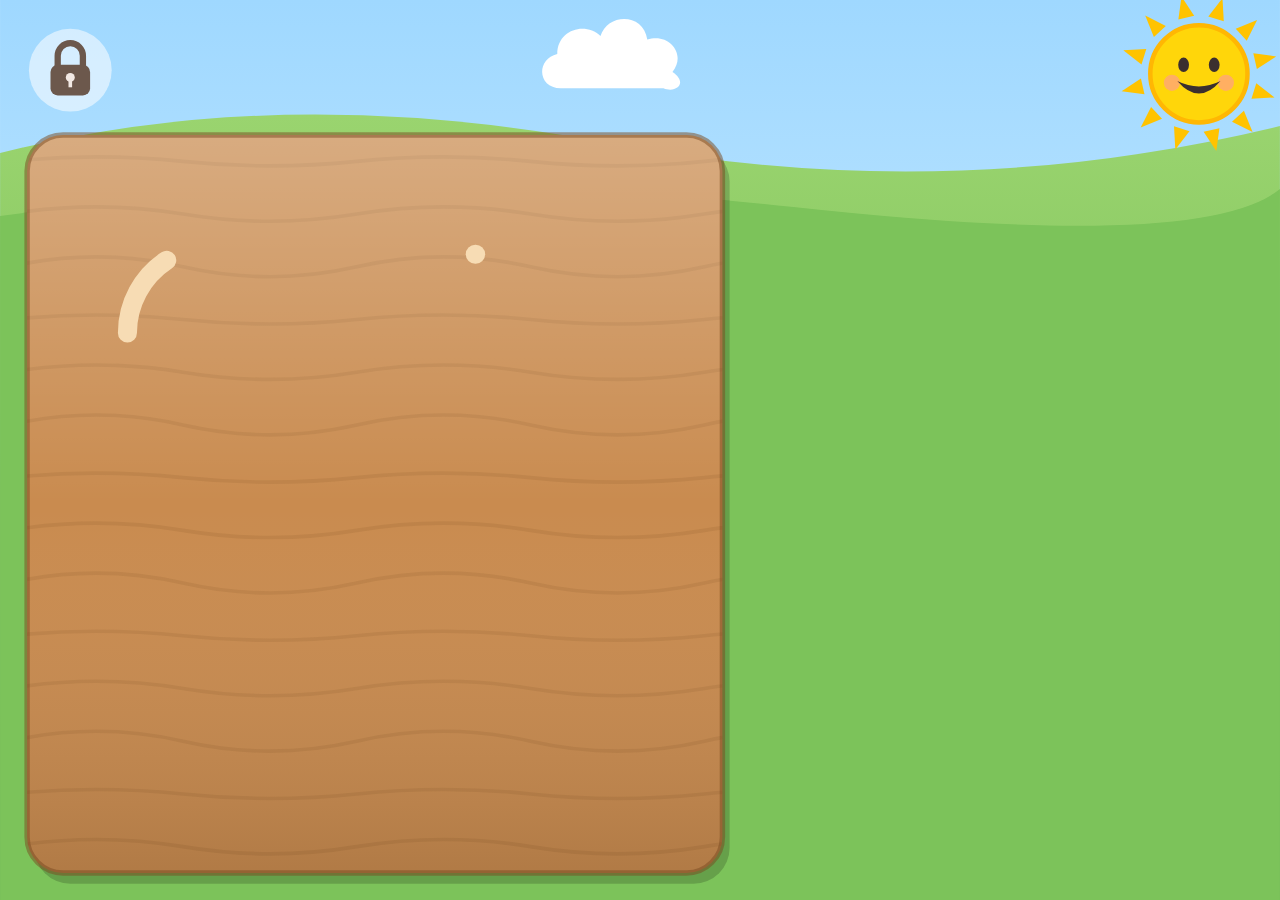
==== Verkefni 2/index.html @ 4eac32fe "bugs added fixes removed" ====
<!DOCTYPE html>
<html lang="is">
<head>
  <meta charset="UTF-8">
  <!-- Kemur í veg fyrir aðdrátt (zoom) og lætur leikinn fylla allan skjáinn, líka undir "notch" -->
  <meta name="viewport" content="width=device-width, initial-scale=1, maximum-scale=1, user-scalable=no, viewport-fit=cover">
  <meta name="theme-color" content="#bfe6ff">
  <!-- Leyfir að setja leikinn á heimaskjá á iOS og opna hann í fullum skjá -->
  <meta name="apple-mobile-web-app-capable" content="yes">
  <meta name="mobile-web-app-capable" content="yes">
  <meta name="apple-mobile-web-app-status-bar-style" content="black-translucent">
  <meta name="apple-mobile-web-app-title" content="Trépúsl">
  <title>Trépúsl</title>
  <meta name="description" content="Einfalt trépúsl fyrir 2–3 ára börn. Gert með SVG, anime.js og Pointer Events.">
  <link rel="icon" href="img/icon.svg" type="image/svg+xml">
  <link rel="apple-touch-icon" href="img/icon.svg">
  <link rel="manifest" href="manifest.webmanifest">
  <link rel="stylesheet" href="css/style.css">
</head>
<body>
  <!--
    Allur leikurinn er eitt SVG. viewBox er reiknað upp á nýtt í JS (main.js → layout())
    þannig að það passi bæði fyrir síma og spjaldtölvur, á hlið og upprétt.
    Lögin (layers) eru í þeirri röð sem þau eru teiknuð: neðst fyrst.
  -->
  <svg id="game" xmlns="http://www.w3.org/2000/svg" viewBox="0 0 1600 1000"
       preserveAspectRatio="xMidYMid meet" role="img" aria-label="Trépúsl">

    <defs>
      <linearGradient id="g-sky" x1="0" y1="0" x2="0" y2="1">
        <stop offset="0" stop-color="#9fd8ff"/>
        <stop offset="1" stop-color="#e6f7ff"/>
      </linearGradient>
      <linearGradient id="g-grass" x1="0" y1="0" x2="0" y2="1">
        <stop offset="0" stop-color="#9ad46f"/>
        <stop offset="1" stop-color="#63b046"/>
      </linearGradient>
      <!-- Ljós ofan á viðarborðinu – gefur dýpt -->
      <linearGradient id="g-board-light" x1="0" y1="0" x2="0" y2="1">
        <stop offset="0" stop-color="#fff" stop-opacity=".28"/>
        <stop offset=".5" stop-color="#fff" stop-opacity="0"/>
        <stop offset="1" stop-color="#000" stop-opacity=".12"/>
      </linearGradient>
      <!-- Mótin (götin) eru dekkri að ofan, eins og skuggi falli ofan í þau -->
      <linearGradient id="g-hole" x1="0" y1="0" x2="0" y2="1">
        <stop offset="0" stop-color="#3f230f"/>
        <stop offset="1" stop-color="#7a4e2a"/>
      </linearGradient>
      <clipPath id="clip-board"><rect id="board-clip-rect" rx="40"/></clipPath>
    </defs>

    <!-- ===== 1. Bakgrunnur: himinn, gras, ský og sól ===== -->
    <g id="layer-bg">
      <rect id="sky" fill="url(#g-sky)"/>
      <path id="hills" fill="url(#g-grass)"/>
      <path id="hills-front" fill="#7cc35a"/>

      <!-- Skýið breytist í hjarta (morphing) þegar borð er klárað -->
      <g id="cloud" transform="translate(800 70)">
        <g id="cloud-inner">
          <path id="cloud-shape" fill="#ffffff"
                d="M-58 26 C-84 26 -86 -6 -62 -12 C-62 -40 -30 -48 -14 -32 C-6 -58 34 -58 38 -28 C62 -36 82 -12 66 8 C84 20 70 32 56 26 Z"/>
        </g>
      </g>

      <!-- Sólin. Munnurinn breytist (morphing) eftir því hvort barnið gerir rétt eða rangt -->
      <g id="sun" transform="translate(1500 80)">
        <g id="sun-inner">
          <g id="sun-rays" fill="#ffc300"></g>
          <circle r="54" fill="#ffd60a" stroke="#ffb703" stroke-width="5"/>
          <circle cx="-30" cy="10" r="9" fill="#ff8fab" opacity=".55"/>
          <circle cx="30" cy="10" r="9" fill="#ff8fab" opacity=".55"/>
          <g id="sun-eyes" fill="#3b2f2f">
            <ellipse cx="-17" cy="-10" rx="6" ry="8"/>
            <ellipse cx="17" cy="-10" rx="6" ry="8"/>
          </g>
          <path id="sun-mouth" fill="#3b2f2f" d="M-24 8 Q0 36 24 8 Q0 20 -24 8 Z"/>
        </g>
      </g>
    </g>

    <!-- Form sem morphTo() notar sem markmið. Þau eru ósýnileg en þurfa að vera í DOM -->
    <g id="morph-targets" visibility="hidden" aria-hidden="true">
      <path id="mouth-smile" d="M-24 8 Q0 36 24 8 Q0 20 -24 8 Z"/>
      <path id="mouth-o"     d="M-10 18 Q-10 6 0 6 Q10 6 10 18 Q10 32 0 32 Q-10 32 -10 18 Z"/>
      <path id="mouth-grin"  d="M-30 4 Q0 52 30 4 Q0 12 -30 4 Z"/>
      <path id="cloud-normal"
            d="M-58 26 C-84 26 -86 -6 -62 -12 C-62 -40 -30 -48 -14 -32 C-6 -58 34 -58 38 -28 C62 -36 82 -12 66 8 C84 20 70 32 56 26 Z"/>
      <path id="cloud-heart"
            d="M0 52 C-24 36 -66 10 -66 -18 C-66 -44 -40 -58 -20 -54 C-10 -52 -4 -44 0 -36 C4 -44 10 -52 20 -54 C40 -58 66 -44 66 -18 C66 10 24 36 0 52 Z"/>
    </g>

    <!-- ===== 2. Viðarborðið með mótunum ===== -->
    <g id="layer-board">
      <rect id="board-shadow" rx="40" fill="#000" opacity=".18"/>
      <rect id="board" rx="40" fill="#c98b4f"/>
      <g id="board-grain" clip-path="url(#clip-board)" fill="none" stroke="#8a5a2b" stroke-opacity=".18" stroke-width="4" stroke-linecap="round"></g>
      <rect id="board-light" rx="40" fill="url(#g-board-light)"/>
      <rect id="board-edge" rx="40" fill="none" stroke="#7a4a20" stroke-opacity=".5" stroke-width="6"/>
      <g id="holes"></g>
    </g>

    <!-- ===== 3. Púslbitarnir (búnir til í JS) ===== -->
    <g id="layer-pieces"></g>

    <!-- ===== 4. Áhrif: hringir undir fingrum, stjörnur o.fl. ===== -->
    <g id="layer-fx" pointer-events="none"></g>

    <!-- Ferlar fyrir "Follow motion path" (d er reiknað í JS) -->
    <path id="bee-path" fill="none" stroke="none"/>
    <path id="hint-path" fill="none" stroke="none"/>

    <!-- Býflugan sem flýgur eftir ferli þegar borð er klárað. Snýr til hægri (+x). -->
    <g id="bee" opacity="0" pointer-events="none">
      <ellipse class="wing" cx="-6" cy="-22" rx="16" ry="22" fill="#d7f1ff" stroke="#8ecae6" stroke-width="3" opacity=".9"/>
      <ellipse class="wing" cx="10" cy="-20" rx="13" ry="18" fill="#d7f1ff" stroke="#8ecae6" stroke-width="3" opacity=".9"/>
      <ellipse rx="34" ry="24" fill="#ffd60a" stroke="#3b2f2f" stroke-width="4"/>
      <path d="M-12 -22 Q-18 0 -12 22 M4 -24 Q-2 0 4 24" stroke="#3b2f2f" stroke-width="8" fill="none"/>
      <path d="M-34 0 L-46 -6 L-46 6 Z" fill="#3b2f2f"/>
      <circle cx="24" cy="-6" r="5" fill="#3b2f2f"/>
      <path d="M18 8 Q24 14 30 8" stroke="#3b2f2f" stroke-width="3" fill="none"/>
    </g>

    <!-- Örin sem birtist þegar borð er klárað: strjúka til að fara á næsta borð -->
    <g id="next" transform="translate(800 500)">
      <g id="next-inner" opacity="0">
        <circle r="86" fill="#43aa8b" stroke="#fff" stroke-width="10"/>
        <path d="M-40 -14 H8 V-46 L52 0 L8 46 V14 H-40 Z" fill="#fff" stroke="#fff" stroke-width="8" stroke-linejoin="round"/>
      </g>
    </g>

    <!-- ===== 5. Vísbendingar (í stað texta) ===== -->
    <!-- Höndin. Fingurgómurinn er í (0,0) -->
    <g id="hand" opacity="0" pointer-events="none">
      <g id="hand-inner">
        <circle id="hand-press" r="30" fill="#fff" opacity="0"/>
        <path d="M-12 4 Q-12 -6 0 -6 Q12 -6 12 4 V52 H-12 Z" fill="#ffd9b8" stroke="#b9805a" stroke-width="4" stroke-linejoin="round"/>
        <path d="M-34 60 Q-36 44 -22 42 L34 42 Q48 44 46 60 L44 100 Q40 124 14 124 L-12 124 Q-36 120 -36 98 Z" fill="#ffd9b8" stroke="#b9805a" stroke-width="4" stroke-linejoin="round"/>
        <path d="M12 42 V60 M30 42 V60" stroke="#b9805a" stroke-width="3" fill="none"/>
        <path d="M-34 70 Q-56 56 -60 70 Q-58 84 -34 92" fill="#ffd9b8" stroke="#b9805a" stroke-width="4" stroke-linejoin="round"/>
      </g>
    </g>

    <!-- Vísbending um snúning: tveir fingur og bogadregin ör sem teiknast upp -->
    <g id="rot-hint" opacity="0" pointer-events="none">
      <path id="rot-arrow" d="M0 -110 A110 110 0 0 1 95 55" fill="none" stroke="#fff" stroke-width="14" stroke-linecap="round"/>
      <path id="rot-arrow-head" d="M0 -22 L30 0 L0 22 Z" fill="#fff"/>
      <circle class="finger" r="24" fill="#ffd9b8" stroke="#b9805a" stroke-width="4"/>
      <circle class="finger" r="24" fill="#ffd9b8" stroke="#b9805a" stroke-width="4"/>
    </g>

    <!-- ===== 6. Lás fyrir foreldra: halda inni í 2 sek til að byrja borðið upp á nýtt ===== -->
    <g id="lock" transform="translate(80 80)">
      <circle r="62" fill="transparent"/>
      <circle r="46" fill="#ffffff" opacity=".55"/>
      <circle id="lock-ring" r="54" fill="none" stroke="#ff7b00" stroke-width="10" stroke-linecap="round" transform="rotate(-90)"/>
      <g id="lock-icon">
        <path id="lock-shackle" d="M-14 -4 V-16 A14 14 0 0 1 14 -16 V-4" fill="none" stroke="#6c584c" stroke-width="7" stroke-linecap="round"/>
        <rect x="-22" y="-6" width="44" height="34" rx="8" fill="#6c584c"/>
        <circle cy="8" r="5" fill="#f2e9e4"/>
        <rect x="-2" y="10" width="4" height="9" fill="#f2e9e4"/>
      </g>
    </g>
  </svg>

  <noscript>Þessi leikur þarf JavaScript.</noscript>

  <script type="module" src="js/main.js"></script>
</body>
</html>
---- Verkefni 2/css/style.css ----
/* =============================================================
   style.css – Uppsetning fyrir síma og spjaldtölvur
   ============================================================= */

html, body {
  margin: 0;
  padding: 0;
  width: 100%;
  height: 100%;
  overflow: hidden;              /* engin skrunstika */
  background: #bfe6ff;
  /* Kemur í veg fyrir að síðan "skoppi" eða endurhlaðist þegar dregið er niður */
  overscroll-behavior: none;
}

body {
  /* Fyllir allan skjáinn, líka á símum þar sem vafrastikan birtist og hverfur */
  height: 100dvh;
  position: fixed;
  inset: 0;
  /* Svæði undir "notch" og heimastiku á iPhone */
  padding: env(safe-area-inset-top) env(safe-area-inset-right)
           env(safe-area-inset-bottom) env(safe-area-inset-left);
  box-sizing: border-box;
}

#game {
  display: block;
  width: 100%;
  height: 100%;
  /* MIKILVÆGT fyrir Pointer Events á snertiskjá:
     vafrinn má ekki nota fingurhreyfingar til að skruna eða þysja,
     annars fáum við pointercancel í miðjum drætti. */
  touch-action: none;
  /* Ekki velja texta / myndir og ekki sýna valmynd við langt þrýsting (iOS) */
  user-select: none;
  -webkit-user-select: none;
  -webkit-touch-callout: none;
  -webkit-tap-highlight-color: transparent;
}

/* Púslbitar og hnappar sýna að hægt sé að snerta þá (fyrir mús) */
.piece-body, #lock, #next { cursor: grab; }
.piece.placed .piece-body { cursor: default; }

/* Skuggar og skraut taka ekki við snertingu – aðeins sjálfur bitinn */
.piece-shadow, .piece-detail, #holes { pointer-events: none; }

/* Örin er ekki snertanleg fyrr en hún birtist */
#next { pointer-events: none; }
#next.active { pointer-events: auto; }

/* Fyrir þá sem vilja minni hreyfingu – samt þurfa hreyfingar að sjást */
@media (prefers-reduced-motion: reduce) {
  #board-grain { display: none; }
}

/* Augun blikka um sína eigin miðju (anime.js scaleY) */
#sun-eyes { transform-box: fill-box; transform-origin: center; }
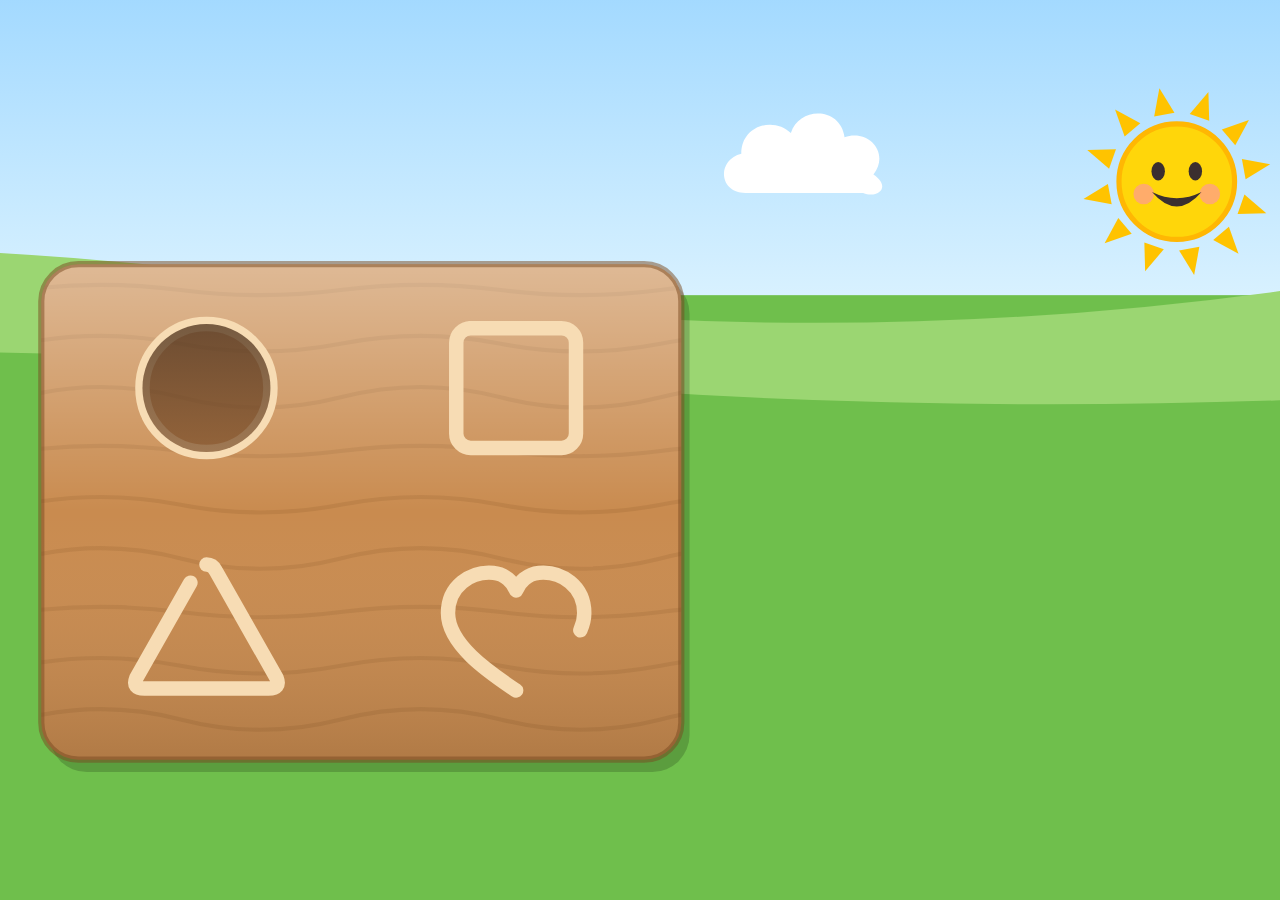
==== commit 4abd02f2: "buggs added" ====
--- a/Verkefni 2/index.html
+++ b/Verkefni 2/index.html
@@ -2,169 +2,236 @@
 <html lang="is">
 <head>
   <meta charset="UTF-8">
-  <!-- Kemur í veg fyrir aðdrátt (zoom) og lætur leikinn fylla allan skjáinn, líka undir "notch" -->
+  <!-- user-scalable=no: barnið getur ekki swipeað óvart með tveimur fingrum -->
   <meta name="viewport" content="width=device-width, initial-scale=1, maximum-scale=1, user-scalable=no, viewport-fit=cover">
-  <meta name="theme-color" content="#bfe6ff">
-  <!-- Leyfir að setja leikinn á heimaskjá á iOS og opna hann í fullum skjá -->
   <meta name="apple-mobile-web-app-capable" content="yes">
-  <meta name="mobile-web-app-capable" content="yes">
-  <meta name="apple-mobile-web-app-status-bar-style" content="black-translucent">
-  <meta name="apple-mobile-web-app-title" content="Trépúsl">
   <title>Trépúsl</title>
-  <meta name="description" content="Einfalt trépúsl fyrir 2–3 ára börn. Gert með SVG, anime.js og Pointer Events.">
   <link rel="icon" href="img/icon.svg" type="image/svg+xml">
-  <link rel="apple-touch-icon" href="img/icon.svg">
-  <link rel="manifest" href="manifest.webmanifest">
   <link rel="stylesheet" href="css/style.css">
 </head>
 <body>
+
+<!--
+  Allur leikurinn er eitt SVG.
+  viewBox = hnitakerfið inni í SVG-inu. JavaScript velur:
+    "0 0 700 1000"  ef skjárinn er uppréttur (sími)  → bitarnir undir borðinu
+    "0 0 1240 700"  ef skjárinn er á hlið (spjaldtölva) → bitarnir við hliðina á borðinu
+  Borðið og mótin eru á SAMA stað í báðum tilfellum – bara bitarnir færast.
+-->
+<svg id="leikur" viewBox="0 0 700 1000" preserveAspectRatio="xMidYMid meet">
+
+  <defs>
+    <!-- ===== Litabreytingar (gradients) – notaðar í CSS með fill: url(#nafn) ===== -->
+    <!-- gradientUnits="userSpaceOnUse": litirnir miðast við SVG-hnit (blátt efst, ljóst við sjóndeildarhring) -->
+    <linearGradient id="himinn" gradientUnits="userSpaceOnUse" x1="0" y1="-300" x2="0" y2="260">
+      <stop offset="0" stop-color="#7cc8ff"/>
+      <stop offset="1" stop-color="#e3f6ff"/>
+    </linearGradient>
+    <!-- Ljós að ofan og skuggi að neðan – sett OFAN Á borðið og bitana = þrívíddarútlit -->
+    <linearGradient id="glans" x1="0" y1="0" x2="0" y2="1">
+      <stop offset="0" stop-color="#fff" stop-opacity=".4"/>
+      <stop offset=".5" stop-color="#fff" stop-opacity="0"/>
+      <stop offset="1" stop-color="#000" stop-opacity=".12"/>
+    </linearGradient>
+    <!-- Götin eru dekkst að ofan, eins og skuggi falli ofan í þau -->
+    <linearGradient id="gat-litur" x1="0" y1="0" x2="0" y2="1">
+      <stop offset="0" stop-color="#3f230f"/>
+      <stop offset="1" stop-color="#7a4e2a"/>
+    </linearGradient>
+
+    <!-- Viðaræðarnar mega ekki fara út fyrir borðið -->
+    <clipPath id="bord-klipp"><rect x="40" y="170" width="620" height="480" rx="36"/></clipPath>
+
+    <!--
+      ===== FORMIN =====
+      Hvert form er teiknað EINU SINNI hér og notað aftur með <use href="#form-...">.
+      Þau eru teiknuð í kringum (0,0) svo bitarnir snúist um miðjuna sína.
+    -->
+    <circle  id="form-hringur" r="62"/>
+    <rect    id="form-ferningur" x="-58" y="-58" width="116" height="116" rx="14"/>
+    <path    id="form-thrihyrningur" d="M0 -64 Q6 -64 9 -58 L68 46 Q72 56 60 56 L-60 56 Q-72 56 -68 46 L-9 -58 Q-6 -64 0 -64 Z"/>
+    <path    id="form-hjarta" d="M0 58 C-22 43 -66 15 -66 -17 C-66 -43 -44 -58 -22 -56 C-11 -55 -3 -47 0 -39 C3 -47 11 -55 22 -56 C44 -58 66 -43 66 -17 C66 15 22 43 0 58 Z"/>
+
+    <!-- Andlit sem allir bitar fá -->
+    <g id="andlit">
+      <circle cx="-19" cy="-6" r="8" fill="#fff"/>
+      <circle cx="19"  cy="-6" r="8" fill="#fff"/>
+      <circle cx="-17" cy="-5" r="4.5" fill="#3b2f2f"/>
+      <circle cx="21"  cy="-5" r="4.5" fill="#3b2f2f"/>
+      <circle cx="-15" cy="-7.5" r="1.6" fill="#fff"/>
+      <circle cx="23"  cy="-7.5" r="1.6" fill="#fff"/>
+      <circle cx="-30" cy="10" r="7" fill="#fff" opacity=".3"/>
+      <circle cx="30"  cy="10" r="7" fill="#fff" opacity=".3"/>
+      <path d="M-14 12 Q0 26 14 12" fill="none" stroke="#3b2f2f" stroke-width="5" stroke-linecap="round"/>
+    </g>
+
+    <!-- Einn sólargeisli – notaður 12 sinnum -->
+    <path id="geisli" d="M-10 -66 L0 -92 L10 -66 Z"/>
+
+    <!-- Stjarna sem JavaScript býr til afrit af þegar biti smellur á sinn stað -->
+    <polygon id="stjarna" points="0,-20 5.3,-7.3 19,-6.2 8.6,2.8 11.8,16.2 0,9 -11.8,16.2 -8.6,2.8 -19,-6.2 -5.3,-7.3"/>
+  </defs>
+
+
+  <!-- ================= BAKGRUNNUR ================= -->
+  <!-- Stærra en viewBox svo það sjáist líka út fyrir það á skjám með önnur hlutföll -->
+  <rect x="-2000" y="-2000" width="5500" height="2200" fill="url(#himinn)"/>
+  <path class="haed-aftur" d="M-1000 230 Q-300 100 300 190 T1500 150 T2500 180 V3000 H-1000 Z"/>
+  <path class="haed-fram"  d="M-1000 300 Q-200 220 450 280 T1800 260 T2800 280 V3000 H-1000 Z"/>
+
+  <!-- SKÝIÐ – breytist í hjarta þegar borðið er klárað (morphing). Staðsett í CSS. -->
+  <g id="sky">
+    <path id="sky-form" d="M-58 26 C-84 26 -86 -6 -62 -12 C-62 -40 -30 -48 -14 -32 C-6 -58 34 -58 38 -28 C62 -36 82 -12 66 8 C84 20 70 32 56 26 Z"/>
+  </g>
+
+  <!-- SÓLIN – staðsett í CSS. Munnurinn breytir um form (morphing). -->
+  <g id="sol">
+    <g id="sol-innri">
+      <g id="geislar">
+        <use href="#geisli"/>
+        <use href="#geisli" transform="rotate(30)"/>
+        <use href="#geisli" transform="rotate(60)"/>
+        <use href="#geisli" transform="rotate(90)"/>
+        <use href="#geisli" transform="rotate(120)"/>
+        <use href="#geisli" transform="rotate(150)"/>
+        <use href="#geisli" transform="rotate(180)"/>
+        <use href="#geisli" transform="rotate(210)"/>
+        <use href="#geisli" transform="rotate(240)"/>
+        <use href="#geisli" transform="rotate(270)"/>
+        <use href="#geisli" transform="rotate(300)"/>
+        <use href="#geisli" transform="rotate(330)"/>
+      </g>
+      <circle class="sol-hringur" r="56"/>
+      <circle cx="-32" cy="12" r="10" fill="#ff8fab" opacity=".6"/>
+      <circle cx="32"  cy="12" r="10" fill="#ff8fab" opacity=".6"/>
+      <g id="augu">
+        <ellipse cx="-18" cy="-10" rx="6.5" ry="9" fill="#3b2f2f"/>
+        <ellipse cx="18"  cy="-10" rx="6.5" ry="9" fill="#3b2f2f"/>
+      </g>
+      <path id="munnur" fill="#3b2f2f" d="M-24 10 Q0 38 24 10 Q0 22 -24 10 Z"/>
+    </g>
+  </g>
+
+  <!-- Formin sem munnurinn og skýið geta breyst í. Falin, en þurfa að vera til í DOM-inu. -->
+  <g visibility="hidden">
+    <path id="bros"     d="M-24 10 Q0 38 24 10 Q0 22 -24 10 Z"/>
+    <path id="hissa"    d="M-10 20 Q-10 8 0 8 Q10 8 10 20 Q10 34 0 34 Q-10 34 -10 20 Z"/>
+    <path id="storbros" d="M-30 6 Q0 54 30 6 Q0 14 -30 6 Z"/>
+    <path id="sky-venjulegt" d="M-58 26 C-84 26 -86 -6 -62 -12 C-62 -40 -30 -48 -14 -32 C-6 -58 34 -58 38 -28 C62 -36 82 -12 66 8 C84 20 70 32 56 26 Z"/>
+    <path id="sky-hjarta" d="M0 52 C-24 36 -66 10 -66 -18 C-66 -44 -40 -58 -20 -54 C-10 -52 -4 -44 0 -36 C4 -44 10 -52 20 -54 C40 -58 66 -44 66 -18 C66 10 24 36 0 52 Z"/>
+  </g>
+
+
+  <!-- ================= VIÐARBORÐIÐ ================= -->
+  <rect class="bord-skuggi" x="48" y="182" width="620" height="480" rx="36"/>
+  <rect class="bord"        x="40" y="170" width="620" height="480" rx="36"/>
+  <!-- Viðaræðar: bylgjulínur, klipptar við borðið -->
+  <g class="aedar" clip-path="url(#bord-klipp)">
+    <path d="M20 195 q78 -10 155 0 t155 0 t155 0 t155 0 t155 0"/>
+    <path d="M20 247 q78 -15 155 0 t155 0 t155 0 t155 0 t155 0"/>
+    <path d="M20 299 q78 -20 155 0 t155 0 t155 0 t155 0 t155 0"/>
+    <path d="M20 351 q78 -10 155 0 t155 0 t155 0 t155 0 t155 0"/>
+    <path d="M20 403 q78 -15 155 0 t155 0 t155 0 t155 0 t155 0"/>
+    <path d="M20 455 q78 -20 155 0 t155 0 t155 0 t155 0 t155 0"/>
+    <path d="M20 507 q78 -10 155 0 t155 0 t155 0 t155 0 t155 0"/>
+    <path d="M20 559 q78 -15 155 0 t155 0 t155 0 t155 0 t155 0"/>
+    <path d="M20 611 q78 -20 155 0 t155 0 t155 0 t155 0 t155 0"/>
+  </g>
+  <rect class="bord-ljos" x="40" y="170" width="620" height="480" rx="36"/>
+
+
   <!--
-    Allur leikurinn er eitt SVG. viewBox er reiknað upp á nýtt í JS (main.js → layout())
-    þannig að það passi bæði fyrir síma og spjaldtölvur, á hlið og upprétt.
-    Lögin (layers) eru í þeirri röð sem þau eru teiknuð: neðst fyrst.
+    ================= MÓTIN (götin) =================
+    data-x / data-y = hvar mótið er (JavaScript setur það þangað).
+    .utlina = ljós brún sem anime.js "teiknar upp" (line drawing).
+              Hún er á undan gatinu, svo gatið hylur innri helming hennar.
+    .gat    = dökka gatið (<use> = afrit af forminu úr <defs>)
+    ATH: createDrawable virkar ekki á <use>, þess vegna er útlínan "alvöru" form.
   -->
-  <svg id="game" xmlns="http://www.w3.org/2000/svg" viewBox="0 0 1600 1000"
-       preserveAspectRatio="xMidYMid meet" role="img" aria-label="Trépúsl">
-
-    <defs>
-      <linearGradient id="g-sky" x1="0" y1="0" x2="0" y2="1">
-        <stop offset="0" stop-color="#9fd8ff"/>
-        <stop offset="1" stop-color="#e6f7ff"/>
-      </linearGradient>
-      <linearGradient id="g-grass" x1="0" y1="0" x2="0" y2="1">
-        <stop offset="0" stop-color="#9ad46f"/>
-        <stop offset="1" stop-color="#63b046"/>
-      </linearGradient>
-      <!-- Ljós ofan á viðarborðinu – gefur dýpt -->
-      <linearGradient id="g-board-light" x1="0" y1="0" x2="0" y2="1">
-        <stop offset="0" stop-color="#fff" stop-opacity=".28"/>
-        <stop offset=".5" stop-color="#fff" stop-opacity="0"/>
-        <stop offset="1" stop-color="#000" stop-opacity=".12"/>
-      </linearGradient>
-      <!-- Mótin (götin) eru dekkri að ofan, eins og skuggi falli ofan í þau -->
-      <linearGradient id="g-hole" x1="0" y1="0" x2="0" y2="1">
-        <stop offset="0" stop-color="#3f230f"/>
-        <stop offset="1" stop-color="#7a4e2a"/>
-      </linearGradient>
-      <clipPath id="clip-board"><rect id="board-clip-rect" rx="40"/></clipPath>
-    </defs>
-
-    <!-- ===== 1. Bakgrunnur: himinn, gras, ský og sól ===== -->
-    <g id="layer-bg">
-      <rect id="sky" fill="url(#g-sky)"/>
-      <path id="hills" fill="url(#g-grass)"/>
-      <path id="hills-front" fill="#7cc35a"/>
-
-      <!-- Skýið breytist í hjarta (morphing) þegar borð er klárað -->
-      <g id="cloud" transform="translate(800 70)">
-        <g id="cloud-inner">
-          <path id="cloud-shape" fill="#ffffff"
-                d="M-58 26 C-84 26 -86 -6 -62 -12 C-62 -40 -30 -48 -14 -32 C-6 -58 34 -58 38 -28 C62 -36 82 -12 66 8 C84 20 70 32 56 26 Z"/>
-        </g>
-      </g>
-
-      <!-- Sólin. Munnurinn breytist (morphing) eftir því hvort barnið gerir rétt eða rangt -->
-      <g id="sun" transform="translate(1500 80)">
-        <g id="sun-inner">
-          <g id="sun-rays" fill="#ffc300"></g>
-          <circle r="54" fill="#ffd60a" stroke="#ffb703" stroke-width="5"/>
-          <circle cx="-30" cy="10" r="9" fill="#ff8fab" opacity=".55"/>
-          <circle cx="30" cy="10" r="9" fill="#ff8fab" opacity=".55"/>
-          <g id="sun-eyes" fill="#3b2f2f">
-            <ellipse cx="-17" cy="-10" rx="6" ry="8"/>
-            <ellipse cx="17" cy="-10" rx="6" ry="8"/>
-          </g>
-          <path id="sun-mouth" fill="#3b2f2f" d="M-24 8 Q0 36 24 8 Q0 20 -24 8 Z"/>
-        </g>
-      </g>
-    </g>
-
-    <!-- Form sem morphTo() notar sem markmið. Þau eru ósýnileg en þurfa að vera í DOM -->
-    <g id="morph-targets" visibility="hidden" aria-hidden="true">
-      <path id="mouth-smile" d="M-24 8 Q0 36 24 8 Q0 20 -24 8 Z"/>
-      <path id="mouth-o"     d="M-10 18 Q-10 6 0 6 Q10 6 10 18 Q10 32 0 32 Q-10 32 -10 18 Z"/>
-      <path id="mouth-grin"  d="M-30 4 Q0 52 30 4 Q0 12 -30 4 Z"/>
-      <path id="cloud-normal"
-            d="M-58 26 C-84 26 -86 -6 -62 -12 C-62 -40 -30 -48 -14 -32 C-6 -58 34 -58 38 -28 C62 -36 82 -12 66 8 C84 20 70 32 56 26 Z"/>
-      <path id="cloud-heart"
-            d="M0 52 C-24 36 -66 10 -66 -18 C-66 -44 -40 -58 -20 -54 C-10 -52 -4 -44 0 -36 C4 -44 10 -52 20 -54 C40 -58 66 -44 66 -18 C66 10 24 36 0 52 Z"/>
-    </g>
-
-    <!-- ===== 2. Viðarborðið með mótunum ===== -->
-    <g id="layer-board">
-      <rect id="board-shadow" rx="40" fill="#000" opacity=".18"/>
-      <rect id="board" rx="40" fill="#c98b4f"/>
-      <g id="board-grain" clip-path="url(#clip-board)" fill="none" stroke="#8a5a2b" stroke-opacity=".18" stroke-width="4" stroke-linecap="round"></g>
-      <rect id="board-light" rx="40" fill="url(#g-board-light)"/>
-      <rect id="board-edge" rx="40" fill="none" stroke="#7a4a20" stroke-opacity=".5" stroke-width="6"/>
-      <g id="holes"></g>
-    </g>
-
-    <!-- ===== 3. Púslbitarnir (búnir til í JS) ===== -->
-    <g id="layer-pieces"></g>
-
-    <!-- ===== 4. Áhrif: hringir undir fingrum, stjörnur o.fl. ===== -->
-    <g id="layer-fx" pointer-events="none"></g>
-
-    <!-- Ferlar fyrir "Follow motion path" (d er reiknað í JS) -->
-    <path id="bee-path" fill="none" stroke="none"/>
-    <path id="hint-path" fill="none" stroke="none"/>
-
-    <!-- Býflugan sem flýgur eftir ferli þegar borð er klárað. Snýr til hægri (+x). -->
-    <g id="bee" opacity="0" pointer-events="none">
-      <ellipse class="wing" cx="-6" cy="-22" rx="16" ry="22" fill="#d7f1ff" stroke="#8ecae6" stroke-width="3" opacity=".9"/>
-      <ellipse class="wing" cx="10" cy="-20" rx="13" ry="18" fill="#d7f1ff" stroke="#8ecae6" stroke-width="3" opacity=".9"/>
-      <ellipse rx="34" ry="24" fill="#ffd60a" stroke="#3b2f2f" stroke-width="4"/>
-      <path d="M-12 -22 Q-18 0 -12 22 M4 -24 Q-2 0 4 24" stroke="#3b2f2f" stroke-width="8" fill="none"/>
-      <path d="M-34 0 L-46 -6 L-46 6 Z" fill="#3b2f2f"/>
-      <circle cx="24" cy="-6" r="5" fill="#3b2f2f"/>
-      <path d="M18 8 Q24 14 30 8" stroke="#3b2f2f" stroke-width="3" fill="none"/>
-    </g>
-
-    <!-- Örin sem birtist þegar borð er klárað: strjúka til að fara á næsta borð -->
-    <g id="next" transform="translate(800 500)">
-      <g id="next-inner" opacity="0">
-        <circle r="86" fill="#43aa8b" stroke="#fff" stroke-width="10"/>
-        <path d="M-40 -14 H8 V-46 L52 0 L8 46 V14 H-40 Z" fill="#fff" stroke="#fff" stroke-width="8" stroke-linejoin="round"/>
-      </g>
-    </g>
-
-    <!-- ===== 5. Vísbendingar (í stað texta) ===== -->
-    <!-- Höndin. Fingurgómurinn er í (0,0) -->
-    <g id="hand" opacity="0" pointer-events="none">
-      <g id="hand-inner">
-        <circle id="hand-press" r="30" fill="#fff" opacity="0"/>
-        <path d="M-12 4 Q-12 -6 0 -6 Q12 -6 12 4 V52 H-12 Z" fill="#ffd9b8" stroke="#b9805a" stroke-width="4" stroke-linejoin="round"/>
-        <path d="M-34 60 Q-36 44 -22 42 L34 42 Q48 44 46 60 L44 100 Q40 124 14 124 L-12 124 Q-36 120 -36 98 Z" fill="#ffd9b8" stroke="#b9805a" stroke-width="4" stroke-linejoin="round"/>
-        <path d="M12 42 V60 M30 42 V60" stroke="#b9805a" stroke-width="3" fill="none"/>
-        <path d="M-34 70 Q-56 56 -60 70 Q-58 84 -34 92" fill="#ffd9b8" stroke="#b9805a" stroke-width="4" stroke-linejoin="round"/>
-      </g>
-    </g>
-
-    <!-- Vísbending um snúning: tveir fingur og bogadregin ör sem teiknast upp -->
-    <g id="rot-hint" opacity="0" pointer-events="none">
-      <path id="rot-arrow" d="M0 -110 A110 110 0 0 1 95 55" fill="none" stroke="#fff" stroke-width="14" stroke-linecap="round"/>
-      <path id="rot-arrow-head" d="M0 -22 L30 0 L0 22 Z" fill="#fff"/>
-      <circle class="finger" r="24" fill="#ffd9b8" stroke="#b9805a" stroke-width="4"/>
-      <circle class="finger" r="24" fill="#ffd9b8" stroke="#b9805a" stroke-width="4"/>
-    </g>
-
-    <!-- ===== 6. Lás fyrir foreldra: halda inni í 2 sek til að byrja borðið upp á nýtt ===== -->
-    <g id="lock" transform="translate(80 80)">
-      <circle r="62" fill="transparent"/>
-      <circle r="46" fill="#ffffff" opacity=".55"/>
-      <circle id="lock-ring" r="54" fill="none" stroke="#ff7b00" stroke-width="10" stroke-linecap="round" transform="rotate(-90)"/>
-      <g id="lock-icon">
-        <path id="lock-shackle" d="M-14 -4 V-16 A14 14 0 0 1 14 -16 V-4" fill="none" stroke="#6c584c" stroke-width="7" stroke-linecap="round"/>
-        <rect x="-22" y="-6" width="44" height="34" rx="8" fill="#6c584c"/>
-        <circle cy="8" r="5" fill="#f2e9e4"/>
-        <rect x="-2" y="10" width="4" height="9" fill="#f2e9e4"/>
-      </g>
-    </g>
-  </svg>
-
-  <noscript>Þessi leikur þarf JavaScript.</noscript>
-
-  <script type="module" src="js/main.js"></script>
+  <g class="mot" id="mot-hringur" data-x="200" data-y="290">
+    <circle class="utlina" r="62"/>
+    <use class="gat" href="#form-hringur"/>
+  </g>
+  <g class="mot" id="mot-ferningur" data-x="500" data-y="290">
+    <rect class="utlina" x="-58" y="-58" width="116" height="116" rx="14"/>
+    <use class="gat" href="#form-ferningur"/>
+  </g>
+  <g class="mot" id="mot-thrihyrningur" data-x="200" data-y="525">
+    <path class="utlina" d="M0 -64 Q6 -64 9 -58 L68 46 Q72 56 60 56 L-60 56 Q-72 56 -68 46 L-9 -58 Q-6 -64 0 -64 Z"/>
+    <use class="gat" href="#form-thrihyrningur"/>
+  </g>
+  <g class="mot" id="mot-hjarta" data-x="500" data-y="525">
+    <path class="utlina" d="M0 58 C-22 43 -66 15 -66 -17 C-66 -43 -44 -58 -22 -56 C-11 -55 -3 -47 0 -39 C3 -47 11 -55 22 -56 C44 -58 66 -43 66 -17 C66 15 22 43 0 58 Z"/>
+    <use class="gat" href="#form-hjarta"/>
+  </g>
+
+
+  <!--
+    ================= PÚSLBITARNIR =================
+    data-x  / data-y  = heima-staður þegar skjárinn er UPPRÉTTUR
+    data-lx / data-ly = heima-staður þegar skjárinn er Á HLIÐ  (l = lárétt)
+    data-mot          = id mótsins sem bitinn á að fara í
+    data-snuningur    = hve mikið hann er snúinn í byrjun (gráður)
+    class="snyst"     = þennan bita má snúa: haltu á honum og snertu skjáinn
+                        með öðrum fingri → hann snýst um 90°
+
+    Hver biti er:  ósýnilegur snertiflötur + formið + glans ofan á + andlit
+  -->
+  <g id="bitar">
+    <g class="bit snyst" data-mot="mot-hjarta" data-snuningur="270"
+       data-x="200" data-y="770" data-lx="830" data-ly="290">
+      <circle class="snertiflotur" r="82"/>
+      <use class="hjarta" href="#form-hjarta"/>
+      <use class="glans" href="#form-hjarta"/>
+      <use href="#andlit" transform="translate(0 -4) scale(0.85)"/>
+    </g>
+    <g class="bit" data-mot="mot-hringur" data-snuningur="0"
+       data-x="500" data-y="770" data-lx="1080" data-ly="290">
+      <circle class="snertiflotur" r="82"/>
+      <use class="hringur" href="#form-hringur"/>
+      <use class="glans" href="#form-hringur"/>
+      <use href="#andlit"/>
+    </g>
+    <g class="bit snyst" data-mot="mot-thrihyrningur" data-snuningur="180"
+       data-x="200" data-y="925" data-lx="830" data-ly="530">
+      <circle class="snertiflotur" r="82"/>
+      <use class="thrihyrningur" href="#form-thrihyrningur"/>
+      <use class="glans" href="#form-thrihyrningur"/>
+      <use href="#andlit" transform="translate(0 18) scale(0.75)"/>
+    </g>
+    <g class="bit" data-mot="mot-ferningur" data-snuningur="0"
+       data-x="500" data-y="925" data-lx="1080" data-ly="530">
+      <circle class="snertiflotur" r="82"/>
+      <use class="ferningur" href="#form-ferningur"/>
+      <use class="glans" href="#form-ferningur"/>
+      <use href="#andlit"/>
+    </g>
+  </g>
+
+  <!-- Hér býr JavaScript til hringi undir fingrunum og stjörnur -->
+  <g id="ahrif"></g>
+
+  <!-- BÝFLUGAN flýgur eftir ferlinum #leid þegar borðið er klárað (motion path) -->
+  <path id="leid" fill="none" d="M-80 700 C150 250 480 900 380 430 C330 200 650 230 1300 120"/>
+  <g id="byfluga">
+    <ellipse class="vaengur" cx="-6" cy="-22" rx="15" ry="21"/>
+    <ellipse class="vaengur" cx="10" cy="-20" rx="12" ry="17"/>
+    <ellipse rx="32" ry="23" fill="#ffd60a" stroke="#3b2f2f" stroke-width="4"/>
+    <path d="M-10 -21 Q-16 0 -10 21 M6 -23 Q0 0 6 23" stroke="#3b2f2f" stroke-width="8" fill="none"/>
+    <path d="M-32 0 L-44 -6 L-44 6 Z" fill="#3b2f2f"/>
+    <circle cx="22" cy="-6" r="5" fill="#3b2f2f"/>
+    <path d="M16 8 Q22 14 28 8" stroke="#3b2f2f" stroke-width="3" fill="none"/>
+  </g>
+
+  <!-- ÖRIN: birtist þegar borðið er klárað og sýnir að það eigi að strjúka -->
+  <g transform="translate(350 410)">
+    <g id="or">
+      <circle r="78" fill="#43aa8b" stroke="#fff" stroke-width="10"/>
+      <path d="M36 -14 H-8 V-44 L-50 0 L-8 44 V14 H36 Z" fill="#fff" stroke="#fff" stroke-width="6" stroke-linejoin="round"/>
+    </g>
+  </g>
+</svg>
+
+<script type="module" src="js/main.js"></script>
 </body>
 </html>
--- a/Verkefni 2/css/style.css
+++ b/Verkefni 2/css/style.css
@@ -1,59 +1,119 @@
-/* =============================================================
-   style.css – Uppsetning fyrir síma og spjaldtölvur
-   ============================================================= */
+/* =========================================================
+   style.css – allt ÚTLIT leiksins
+   (Hreyfingarnar eru gerðar með anime.js í main.js)
+   ========================================================= */
 
 html, body {
   margin: 0;
-  padding: 0;
-  width: 100%;
   height: 100%;
-  overflow: hidden;              /* engin skrunstika */
-  background: #bfe6ff;
-  /* Kemur í veg fyrir að síðan "skoppi" eða endurhlaðist þegar dregið er niður */
-  overscroll-behavior: none;
+  overflow: hidden;
+  background: #6fbf4c;
+  overscroll-behavior: none;      /* síðan skoppar ekki þegar dregið er */
 }
 
-body {
-  /* Fyllir allan skjáinn, líka á símum þar sem vafrastikan birtist og hverfur */
-  height: 100dvh;
-  position: fixed;
-  inset: 0;
-  /* Svæði undir "notch" og heimastiku á iPhone */
-  padding: env(safe-area-inset-top) env(safe-area-inset-right)
-           env(safe-area-inset-bottom) env(safe-area-inset-left);
-  box-sizing: border-box;
-}
+#leikur {
+  display: block;
+  width: 100vw;
+  height: 100dvh;                 /* rétt hæð á símum, líka þegar vafrastikan hverfur */
 
-#game {
-  display: block;
-  width: 100%;
-  height: 100%;
-  /* MIKILVÆGT fyrir Pointer Events á snertiskjá:
-     vafrinn má ekki nota fingurhreyfingar til að skruna eða þysja,
-     annars fáum við pointercancel í miðjum drætti. */
+  /* MIKILVÆGT: vafrinn má ekki nota fingurna til að skruna/þysja.
+     Annars "missir" leikurinn fingurinn í miðjum drætti (pointercancel). */
   touch-action: none;
-  /* Ekki velja texta / myndir og ekki sýna valmynd við langt þrýsting (iOS) */
+
   user-select: none;
   -webkit-user-select: none;
-  -webkit-touch-callout: none;
+  -webkit-touch-callout: none;    /* engin valmynd við langt þrýsting á iPhone */
   -webkit-tap-highlight-color: transparent;
 }
 
-/* Púslbitar og hnappar sýna að hægt sé að snerta þá (fyrir mús) */
-.piece-body, #lock, #next { cursor: grab; }
-.piece.placed .piece-body { cursor: default; }
 
-/* Skuggar og skraut taka ekki við snertingu – aðeins sjálfur bitinn */
-.piece-shadow, .piece-detail, #holes { pointer-events: none; }
+/* ================= BAKGRUNNUR ================= */
+.haed-aftur { fill: #9bd672; }
+.haed-fram  { fill: #6fbf4c; }
 
-/* Örin er ekki snertanleg fyrr en hún birtist */
-#next { pointer-events: none; }
-#next.active { pointer-events: auto; }
+#sky-form { fill: #fff; }
 
-/* Fyrir þá sem vilja minni hreyfingu – samt þurfa hreyfingar að sjást */
-@media (prefers-reduced-motion: reduce) {
-  #board-grain { display: none; }
+.sol-hringur { fill: #ffd60a; stroke: #ffb703; stroke-width: 5; }
+#geislar     { fill: #ffc300; }
+
+/* Augu sólarinnar blikka – þau eiga að minnka um sína eigin miðju */
+#augu { transform-box: fill-box; transform-origin: center; }
+
+/* Sól og ský eru staðsett með CSS (px = SVG-einingar).
+   Á hlið (landscape) er skjárinn breiðari, svo þau færast til hægri. */
+#sol { transform: translate(590px, 90px); }
+#sky { transform: translate(330px, 80px); }
+
+@media (orientation: landscape) {
+  #sol { transform: translate(1140px, 90px); }
+  #sky { transform: translate(800px, 75px); }
 }
 
-/* Augun blikka um sína eigin miðju (anime.js scaleY) */
-#sun-eyes { transform-box: fill-box; transform-origin: center; }
+
+/* ================= BORÐ ================= */
+.bord        { fill: #c98b4f; }
+.bord-skuggi { fill: #000; opacity: .18; }
+.bord-ljos   { fill: url(#glans); stroke: #7a4a20; stroke-opacity: .5; stroke-width: 6; }
+.aedar path  { fill: none; stroke: #8a5a2b; stroke-opacity: .2; stroke-width: 4; stroke-linecap: round; }
+
+/* Mótin */
+.gat { fill: url(#gat-litur); }
+.utlina {
+  fill: none;
+  stroke: #f7dcb4;
+  stroke-width: 14;
+  stroke-linejoin: round;
+  stroke-linecap: round;
+}
+
+
+/* ================= PÚSLBITAR ================= */
+.bit {
+  cursor: grab;
+  /* Skugginn lætur bitana líta út eins og þykka viðarkubba */
+  filter: drop-shadow(5px 8px 0 rgba(43, 26, 14, .3));
+}
+/* Bitanum lyft: skugginn fer lengra frá = bitinn "svífur" */
+.bit.lyftur {
+  filter: drop-shadow(14px 24px 4px rgba(43, 26, 14, .3));
+}
+/* Bitinn kominn í mótið: enginn skuggi = hann "sökk" ofan í gatið */
+.bit.kominn {
+  filter: none;
+  cursor: default;
+}
+
+.snertiflotur { fill: transparent; }    /* ósýnilegt en tekur við snertingu */
+
+.hringur, .ferningur, .thrihyrningur, .hjarta {
+  stroke-width: 7;
+  stroke-linejoin: round;
+}
+.hringur       { fill: #e63946; stroke: #a4161a; }
+.ferningur     { fill: #3a86ff; stroke: #1f5fcc; }
+.thrihyrningur { fill: #ffbe0b; stroke: #c98f00; }
+.hjarta        { fill: #ff70a6; stroke: #c94f7f; }
+.glans         { fill: url(#glans); }
+
+/* Hlutir sem eiga EKKI að taka við snertingu */
+#ahrif, #byfluga, #or, use { pointer-events: none; }
+
+
+/* ================= ÁHRIF ================= */
+/* Býflugan og örin eru faldar í byrjun – anime.js lætur þær birtast */
+#byfluga, #or { opacity: 0; }
+.vaengur { fill: #e0f4ff; stroke: #8ecae6; stroke-width: 3; opacity: .9; }
+
+/* Hringir undir fingrum og stjörnur (búin til í JavaScript) */
+.fingurhringur {
+  fill: none;
+  stroke: #fff;
+  stroke-width: 12;
+  stroke-linecap: round;
+}
+.slepphringur {
+  fill: none;
+  stroke: #ffe066;
+  stroke-width: 8;
+}
+.stjarna { fill: #ffd60a; stroke: #fff; stroke-width: 2; }
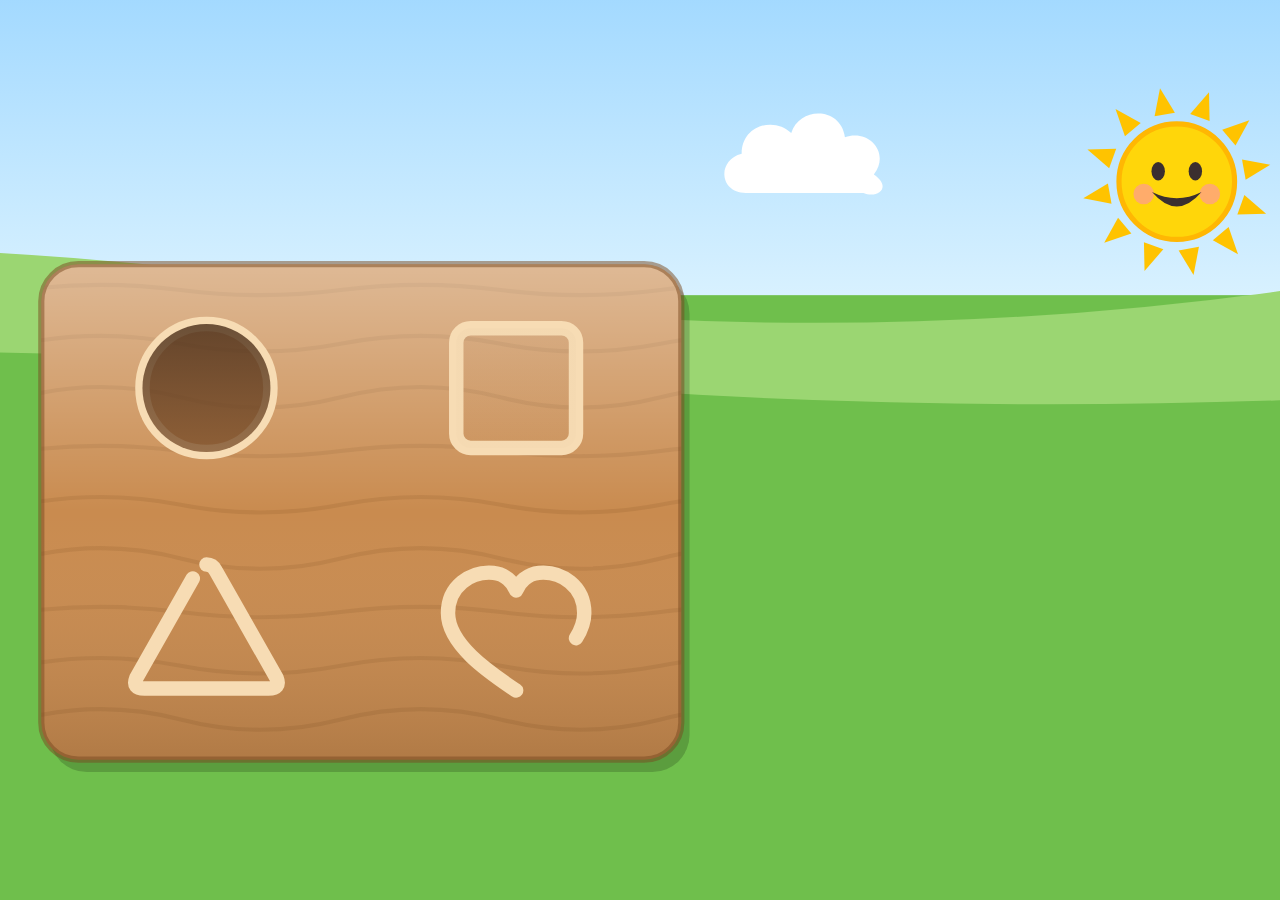
==== commit dc1fcf1c: "comments löguð" ====
--- a/Verkefni 2/index.html
+++ b/Verkefni 2/index.html
@@ -2,7 +2,6 @@
 <html lang="is">
 <head>
   <meta charset="UTF-8">
-  <!-- user-scalable=no: barnið getur ekki swipeað óvart með tveimur fingrum -->
   <meta name="viewport" content="width=device-width, initial-scale=1, maximum-scale=1, user-scalable=no, viewport-fit=cover">
   <meta name="apple-mobile-web-app-capable" content="yes">
   <title>Trépúsl</title>
@@ -11,48 +10,32 @@
 </head>
 <body>
 
-<!--
-  Allur leikurinn er eitt SVG.
-  viewBox = hnitakerfið inni í SVG-inu. JavaScript velur:
-    "0 0 700 1000"  ef skjárinn er uppréttur (sími)  → bitarnir undir borðinu
-    "0 0 1240 700"  ef skjárinn er á hlið (spjaldtölva) → bitarnir við hliðina á borðinu
-  Borðið og mótin eru á SAMA stað í báðum tilfellum – bara bitarnir færast.
--->
+<!-- viewBox er breytt í main.js eftir því hvort skjárinn er uppréttur eða á hlið -->
 <svg id="leikur" viewBox="0 0 700 1000" preserveAspectRatio="xMidYMid meet">
 
   <defs>
-    <!-- ===== Litabreytingar (gradients) – notaðar í CSS með fill: url(#nafn) ===== -->
-    <!-- gradientUnits="userSpaceOnUse": litirnir miðast við SVG-hnit (blátt efst, ljóst við sjóndeildarhring) -->
     <linearGradient id="himinn" gradientUnits="userSpaceOnUse" x1="0" y1="-300" x2="0" y2="260">
       <stop offset="0" stop-color="#7cc8ff"/>
       <stop offset="1" stop-color="#e3f6ff"/>
     </linearGradient>
-    <!-- Ljós að ofan og skuggi að neðan – sett OFAN Á borðið og bitana = þrívíddarútlit -->
     <linearGradient id="glans" x1="0" y1="0" x2="0" y2="1">
       <stop offset="0" stop-color="#fff" stop-opacity=".4"/>
       <stop offset=".5" stop-color="#fff" stop-opacity="0"/>
       <stop offset="1" stop-color="#000" stop-opacity=".12"/>
     </linearGradient>
-    <!-- Götin eru dekkst að ofan, eins og skuggi falli ofan í þau -->
     <linearGradient id="gat-litur" x1="0" y1="0" x2="0" y2="1">
       <stop offset="0" stop-color="#3f230f"/>
       <stop offset="1" stop-color="#7a4e2a"/>
     </linearGradient>
 
-    <!-- Viðaræðarnar mega ekki fara út fyrir borðið -->
     <clipPath id="bord-klipp"><rect x="40" y="170" width="620" height="480" rx="36"/></clipPath>
 
-    <!--
-      ===== FORMIN =====
-      Hvert form er teiknað EINU SINNI hér og notað aftur með <use href="#form-...">.
-      Þau eru teiknuð í kringum (0,0) svo bitarnir snúist um miðjuna sína.
-    -->
-    <circle  id="form-hringur" r="62"/>
-    <rect    id="form-ferningur" x="-58" y="-58" width="116" height="116" rx="14"/>
-    <path    id="form-thrihyrningur" d="M0 -64 Q6 -64 9 -58 L68 46 Q72 56 60 56 L-60 56 Q-72 56 -68 46 L-9 -58 Q-6 -64 0 -64 Z"/>
-    <path    id="form-hjarta" d="M0 58 C-22 43 -66 15 -66 -17 C-66 -43 -44 -58 -22 -56 C-11 -55 -3 -47 0 -39 C3 -47 11 -55 22 -56 C44 -58 66 -43 66 -17 C66 15 22 43 0 58 Z"/>
+    <!-- formin eru teiknuð í kringum 0,0 svo bitarnir snúist um miðjuna -->
+    <circle id="form-hringur" r="62"/>
+    <rect id="form-ferningur" x="-58" y="-58" width="116" height="116" rx="14"/>
+    <path id="form-thrihyrningur" d="M0 -64 Q6 -64 9 -58 L68 46 Q72 56 60 56 L-60 56 Q-72 56 -68 46 L-9 -58 Q-6 -64 0 -64 Z"/>
+    <path id="form-hjarta" d="M0 58 C-22 43 -66 15 -66 -17 C-66 -43 -44 -58 -22 -56 C-11 -55 -3 -47 0 -39 C3 -47 11 -55 22 -56 C44 -58 66 -43 66 -17 C66 15 22 43 0 58 Z"/>
 
-    <!-- Andlit sem allir bitar fá -->
     <g id="andlit">
       <circle cx="-19" cy="-6" r="8" fill="#fff"/>
       <circle cx="19"  cy="-6" r="8" fill="#fff"/>
@@ -65,26 +48,20 @@
       <path d="M-14 12 Q0 26 14 12" fill="none" stroke="#3b2f2f" stroke-width="5" stroke-linecap="round"/>
     </g>
 
-    <!-- Einn sólargeisli – notaður 12 sinnum -->
     <path id="geisli" d="M-10 -66 L0 -92 L10 -66 Z"/>
 
-    <!-- Stjarna sem JavaScript býr til afrit af þegar biti smellur á sinn stað -->
     <polygon id="stjarna" points="0,-20 5.3,-7.3 19,-6.2 8.6,2.8 11.8,16.2 0,9 -11.8,16.2 -8.6,2.8 -19,-6.2 -5.3,-7.3"/>
   </defs>
 
-
-  <!-- ================= BAKGRUNNUR ================= -->
-  <!-- Stærra en viewBox svo það sjáist líka út fyrir það á skjám með önnur hlutföll -->
+  <!-- bakgrunnur, hafður stærri en viewBox svo það séu ekki tómar rendur á hliðunum -->
   <rect x="-2000" y="-2000" width="5500" height="2200" fill="url(#himinn)"/>
   <path class="haed-aftur" d="M-1000 230 Q-300 100 300 190 T1500 150 T2500 180 V3000 H-1000 Z"/>
-  <path class="haed-fram"  d="M-1000 300 Q-200 220 450 280 T1800 260 T2800 280 V3000 H-1000 Z"/>
+  <path class="haed-fram" d="M-1000 300 Q-200 220 450 280 T1800 260 T2800 280 V3000 H-1000 Z"/>
 
-  <!-- SKÝIÐ – breytist í hjarta þegar borðið er klárað (morphing). Staðsett í CSS. -->
   <g id="sky">
     <path id="sky-form" d="M-58 26 C-84 26 -86 -6 -62 -12 C-62 -40 -30 -48 -14 -32 C-6 -58 34 -58 38 -28 C62 -36 82 -12 66 8 C84 20 70 32 56 26 Z"/>
   </g>
 
-  <!-- SÓLIN – staðsett í CSS. Munnurinn breytir um form (morphing). -->
   <g id="sol">
     <g id="sol-innri">
       <g id="geislar">
@@ -112,20 +89,18 @@
     </g>
   </g>
 
-  <!-- Formin sem munnurinn og skýið geta breyst í. Falin, en þurfa að vera til í DOM-inu. -->
+  <!-- form fyrir morphTo -->
   <g visibility="hidden">
-    <path id="bros"     d="M-24 10 Q0 38 24 10 Q0 22 -24 10 Z"/>
-    <path id="hissa"    d="M-10 20 Q-10 8 0 8 Q10 8 10 20 Q10 34 0 34 Q-10 34 -10 20 Z"/>
+    <path id="bros" d="M-24 10 Q0 38 24 10 Q0 22 -24 10 Z"/>
+    <path id="hissa" d="M-10 20 Q-10 8 0 8 Q10 8 10 20 Q10 34 0 34 Q-10 34 -10 20 Z"/>
     <path id="storbros" d="M-30 6 Q0 54 30 6 Q0 14 -30 6 Z"/>
     <path id="sky-venjulegt" d="M-58 26 C-84 26 -86 -6 -62 -12 C-62 -40 -30 -48 -14 -32 C-6 -58 34 -58 38 -28 C62 -36 82 -12 66 8 C84 20 70 32 56 26 Z"/>
     <path id="sky-hjarta" d="M0 52 C-24 36 -66 10 -66 -18 C-66 -44 -40 -58 -20 -54 C-10 -52 -4 -44 0 -36 C4 -44 10 -52 20 -54 C40 -58 66 -44 66 -18 C66 10 24 36 0 52 Z"/>
   </g>
 
-
-  <!-- ================= VIÐARBORÐIÐ ================= -->
+  <!-- borðið -->
   <rect class="bord-skuggi" x="48" y="182" width="620" height="480" rx="36"/>
-  <rect class="bord"        x="40" y="170" width="620" height="480" rx="36"/>
-  <!-- Viðaræðar: bylgjulínur, klipptar við borðið -->
+  <rect class="bord" x="40" y="170" width="620" height="480" rx="36"/>
   <g class="aedar" clip-path="url(#bord-klipp)">
     <path d="M20 195 q78 -10 155 0 t155 0 t155 0 t155 0 t155 0"/>
     <path d="M20 247 q78 -15 155 0 t155 0 t155 0 t155 0 t155 0"/>
@@ -139,15 +114,7 @@
   </g>
   <rect class="bord-ljos" x="40" y="170" width="620" height="480" rx="36"/>
 
-
-  <!--
-    ================= MÓTIN (götin) =================
-    data-x / data-y = hvar mótið er (JavaScript setur það þangað).
-    .utlina = ljós brún sem anime.js "teiknar upp" (line drawing).
-              Hún er á undan gatinu, svo gatið hylur innri helming hennar.
-    .gat    = dökka gatið (<use> = afrit af forminu úr <defs>)
-    ATH: createDrawable virkar ekki á <use>, þess vegna er útlínan "alvöru" form.
-  -->
+  <!-- mótin. útlínan er ekki <use> því createDrawable virkar ekki á það -->
   <g class="mot" id="mot-hringur" data-x="200" data-y="290">
     <circle class="utlina" r="62"/>
     <use class="gat" href="#form-hringur"/>
@@ -165,18 +132,7 @@
     <use class="gat" href="#form-hjarta"/>
   </g>
 
-
-  <!--
-    ================= PÚSLBITARNIR =================
-    data-x  / data-y  = heima-staður þegar skjárinn er UPPRÉTTUR
-    data-lx / data-ly = heima-staður þegar skjárinn er Á HLIÐ  (l = lárétt)
-    data-mot          = id mótsins sem bitinn á að fara í
-    data-snuningur    = hve mikið hann er snúinn í byrjun (gráður)
-    class="snyst"     = þennan bita má snúa: haltu á honum og snertu skjáinn
-                        með öðrum fingri → hann snýst um 90°
-
-    Hver biti er:  ósýnilegur snertiflötur + formið + glans ofan á + andlit
-  -->
+  <!-- bitarnir. x/y er staðsetning þegar skjárinn er uppréttur, lx/ly þegar hann er á hlið -->
   <g id="bitar">
     <g class="bit snyst" data-mot="mot-hjarta" data-snuningur="270"
        data-x="200" data-y="770" data-lx="830" data-ly="290">
@@ -208,10 +164,9 @@
     </g>
   </g>
 
-  <!-- Hér býr JavaScript til hringi undir fingrunum og stjörnur -->
   <g id="ahrif"></g>
 
-  <!-- BÝFLUGAN flýgur eftir ferlinum #leid þegar borðið er klárað (motion path) -->
+  <!-- býflugan flýgur eftir #leid þegar allt er komið -->
   <path id="leid" fill="none" d="M-80 700 C150 250 480 900 380 430 C330 200 650 230 1300 120"/>
   <g id="byfluga">
     <ellipse class="vaengur" cx="-6" cy="-22" rx="15" ry="21"/>
@@ -223,7 +178,6 @@
     <path d="M16 8 Q22 14 28 8" stroke="#3b2f2f" stroke-width="3" fill="none"/>
   </g>
 
-  <!-- ÖRIN: birtist þegar borðið er klárað og sýnir að það eigi að strjúka -->
   <g transform="translate(350 410)">
     <g id="or">
       <circle r="78" fill="#43aa8b" stroke="#fff" stroke-width="10"/>
--- a/Verkefni 2/css/style.css
+++ b/Verkefni 2/css/style.css
@@ -1,46 +1,31 @@
-/* =========================================================
-   style.css – allt ÚTLIT leiksins
-   (Hreyfingarnar eru gerðar með anime.js í main.js)
-   ========================================================= */
-
 html, body {
   margin: 0;
   height: 100%;
   overflow: hidden;
   background: #6fbf4c;
-  overscroll-behavior: none;      /* síðan skoppar ekki þegar dregið er */
+  overscroll-behavior: none;
 }
 
 #leikur {
   display: block;
   width: 100vw;
-  height: 100dvh;                 /* rétt hæð á símum, líka þegar vafrastikan hverfur */
-
-  /* MIKILVÆGT: vafrinn má ekki nota fingurna til að skruna/þysja.
-     Annars "missir" leikurinn fingurinn í miðjum drætti (pointercancel). */
+  height: 100dvh;
+  /* annars skrunar/þysjar vafrinn og sendir pointercancel í miðjum drætti */
   touch-action: none;
-
   user-select: none;
   -webkit-user-select: none;
-  -webkit-touch-callout: none;    /* engin valmynd við langt þrýsting á iPhone */
+  -webkit-touch-callout: none;
   -webkit-tap-highlight-color: transparent;
 }
 
-
-/* ================= BAKGRUNNUR ================= */
+/* bakgrunnur */
 .haed-aftur { fill: #9bd672; }
-.haed-fram  { fill: #6fbf4c; }
-
+.haed-fram { fill: #6fbf4c; }
 #sky-form { fill: #fff; }
-
 .sol-hringur { fill: #ffd60a; stroke: #ffb703; stroke-width: 5; }
-#geislar     { fill: #ffc300; }
-
-/* Augu sólarinnar blikka – þau eiga að minnka um sína eigin miðju */
+#geislar { fill: #ffc300; }
 #augu { transform-box: fill-box; transform-origin: center; }
 
-/* Sól og ský eru staðsett með CSS (px = SVG-einingar).
-   Á hlið (landscape) er skjárinn breiðari, svo þau færast til hægri. */
 #sol { transform: translate(590px, 90px); }
 #sky { transform: translate(330px, 80px); }
 
@@ -49,14 +34,12 @@
   #sky { transform: translate(800px, 75px); }
 }
 
+/* borð og mót */
+.bord { fill: #c98b4f; }
+.bord-skuggi { fill: #000; opacity: .18; }
+.bord-ljos { fill: url(#glans); stroke: #7a4a20; stroke-opacity: .5; stroke-width: 6; }
+.aedar path { fill: none; stroke: #8a5a2b; stroke-opacity: .2; stroke-width: 4; stroke-linecap: round; }
 
-/* ================= BORÐ ================= */
-.bord        { fill: #c98b4f; }
-.bord-skuggi { fill: #000; opacity: .18; }
-.bord-ljos   { fill: url(#glans); stroke: #7a4a20; stroke-opacity: .5; stroke-width: 6; }
-.aedar path  { fill: none; stroke: #8a5a2b; stroke-opacity: .2; stroke-width: 4; stroke-linecap: round; }
-
-/* Mótin */
 .gat { fill: url(#gat-litur); }
 .utlina {
   fill: none;
@@ -66,45 +49,30 @@
   stroke-linecap: round;
 }
 
-
-/* ================= PÚSLBITAR ================= */
+/* bitar */
 .bit {
   cursor: grab;
-  /* Skugginn lætur bitana líta út eins og þykka viðarkubba */
   filter: drop-shadow(5px 8px 0 rgba(43, 26, 14, .3));
 }
-/* Bitanum lyft: skugginn fer lengra frá = bitinn "svífur" */
-.bit.lyftur {
-  filter: drop-shadow(14px 24px 4px rgba(43, 26, 14, .3));
-}
-/* Bitinn kominn í mótið: enginn skuggi = hann "sökk" ofan í gatið */
-.bit.kominn {
-  filter: none;
-  cursor: default;
-}
+.bit.lyftur { filter: drop-shadow(14px 24px 4px rgba(43, 26, 14, .3)); }
+.bit.kominn { filter: none; cursor: default; }
 
-.snertiflotur { fill: transparent; }    /* ósýnilegt en tekur við snertingu */
+.snertiflotur { fill: transparent; }
 
 .hringur, .ferningur, .thrihyrningur, .hjarta {
   stroke-width: 7;
   stroke-linejoin: round;
 }
-.hringur       { fill: #e63946; stroke: #a4161a; }
-.ferningur     { fill: #3a86ff; stroke: #1f5fcc; }
+.hringur { fill: #e63946; stroke: #a4161a; }
+.ferningur { fill: #3a86ff; stroke: #1f5fcc; }
 .thrihyrningur { fill: #ffbe0b; stroke: #c98f00; }
-.hjarta        { fill: #ff70a6; stroke: #c94f7f; }
-.glans         { fill: url(#glans); }
+.hjarta { fill: #ff70a6; stroke: #c94f7f; }
+.glans { fill: url(#glans); }
 
-/* Hlutir sem eiga EKKI að taka við snertingu */
 #ahrif, #byfluga, #or, use { pointer-events: none; }
-
-
-/* ================= ÁHRIF ================= */
-/* Býflugan og örin eru faldar í byrjun – anime.js lætur þær birtast */
 #byfluga, #or { opacity: 0; }
 .vaengur { fill: #e0f4ff; stroke: #8ecae6; stroke-width: 3; opacity: .9; }
 
-/* Hringir undir fingrum og stjörnur (búin til í JavaScript) */
 .fingurhringur {
   fill: none;
   stroke: #fff;
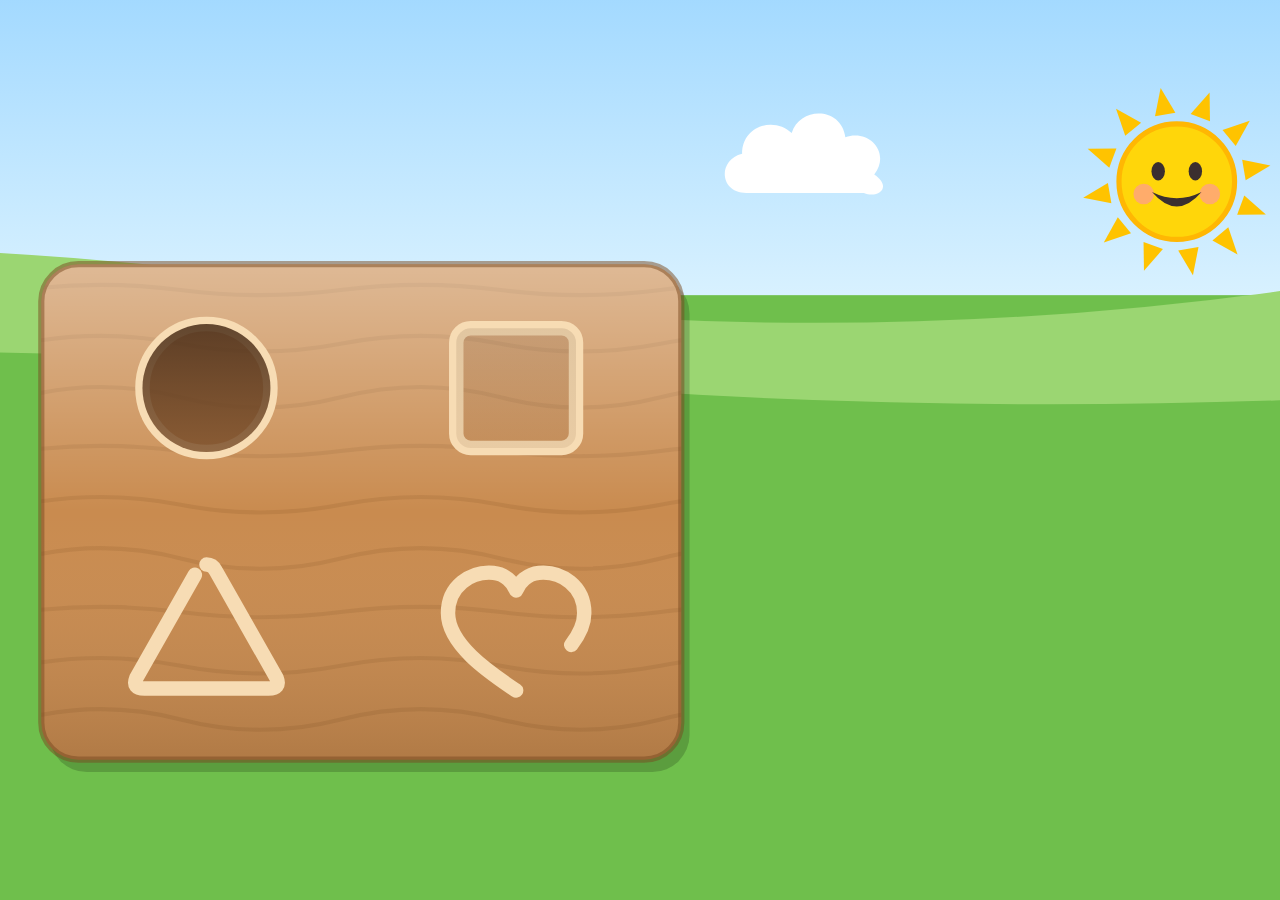
==== commit 35a799b5: "Verkefni 2: kennsluhönd, 2 sek long press á sól og útskýringaskjal - Hönd sýnir hvernig á að halda i" ====
--- a/Verkefni 2/index.html
+++ b/Verkefni 2/index.html
@@ -63,6 +63,8 @@
   </g>
 
   <g id="sol">
+    <!-- teiknast upp á 2 sek þegar haldið er á sólinni (byrja upp á nýtt) -->
+    <circle id="tima-hringur" r="100"/>
     <g id="sol-innri">
       <g id="geislar">
         <use href="#geisli"/>
@@ -178,6 +180,17 @@
     <path d="M16 8 Q22 14 28 8" stroke="#3b2f2f" stroke-width="3" fill="none"/>
   </g>
 
+  <!-- höndin sem sýnir hvernig á að spila. fingurgómurinn er í 0,0 -->
+  <g id="hond">
+    <use id="draugur" class="hringur" href="#form-hringur"/>
+    <circle id="hond-hringur" class="fingurhringur" r="50"/>
+    <g id="hond-innri">
+      <rect x="-14" y="40" width="64" height="62" rx="20"/>
+      <ellipse cx="-14" cy="70" rx="12" ry="22" transform="rotate(-25 -14 70)"/>
+      <rect x="-11" y="0" width="22" height="66" rx="11"/>
+    </g>
+  </g>
+
   <g transform="translate(350 410)">
     <g id="or">
       <circle r="78" fill="#43aa8b" stroke="#fff" stroke-width="10"/>
--- a/Verkefni 2/css/style.css
+++ b/Verkefni 2/css/style.css
@@ -69,8 +69,18 @@
 .hjarta { fill: #ff70a6; stroke: #c94f7f; }
 .glans { fill: url(#glans); }
 
-#ahrif, #byfluga, #or, use { pointer-events: none; }
-#byfluga, #or { opacity: 0; }
+#ahrif, #byfluga, #or, #hond, #tima-hringur, use { pointer-events: none; }
+#byfluga, #or, #hond { opacity: 0; }
+
+#hond-innri rect, #hond-innri ellipse { fill: #ffd7b5; stroke: #3b2f2f; stroke-width: 4; }
+#draugur { opacity: 0; }
+
+#tima-hringur {
+  fill: none;
+  stroke: #fff;
+  stroke-width: 10;
+  stroke-linecap: round;
+}
 .vaengur { fill: #e0f4ff; stroke: #8ecae6; stroke-width: 3; opacity: .9; }
 
 .fingurhringur {
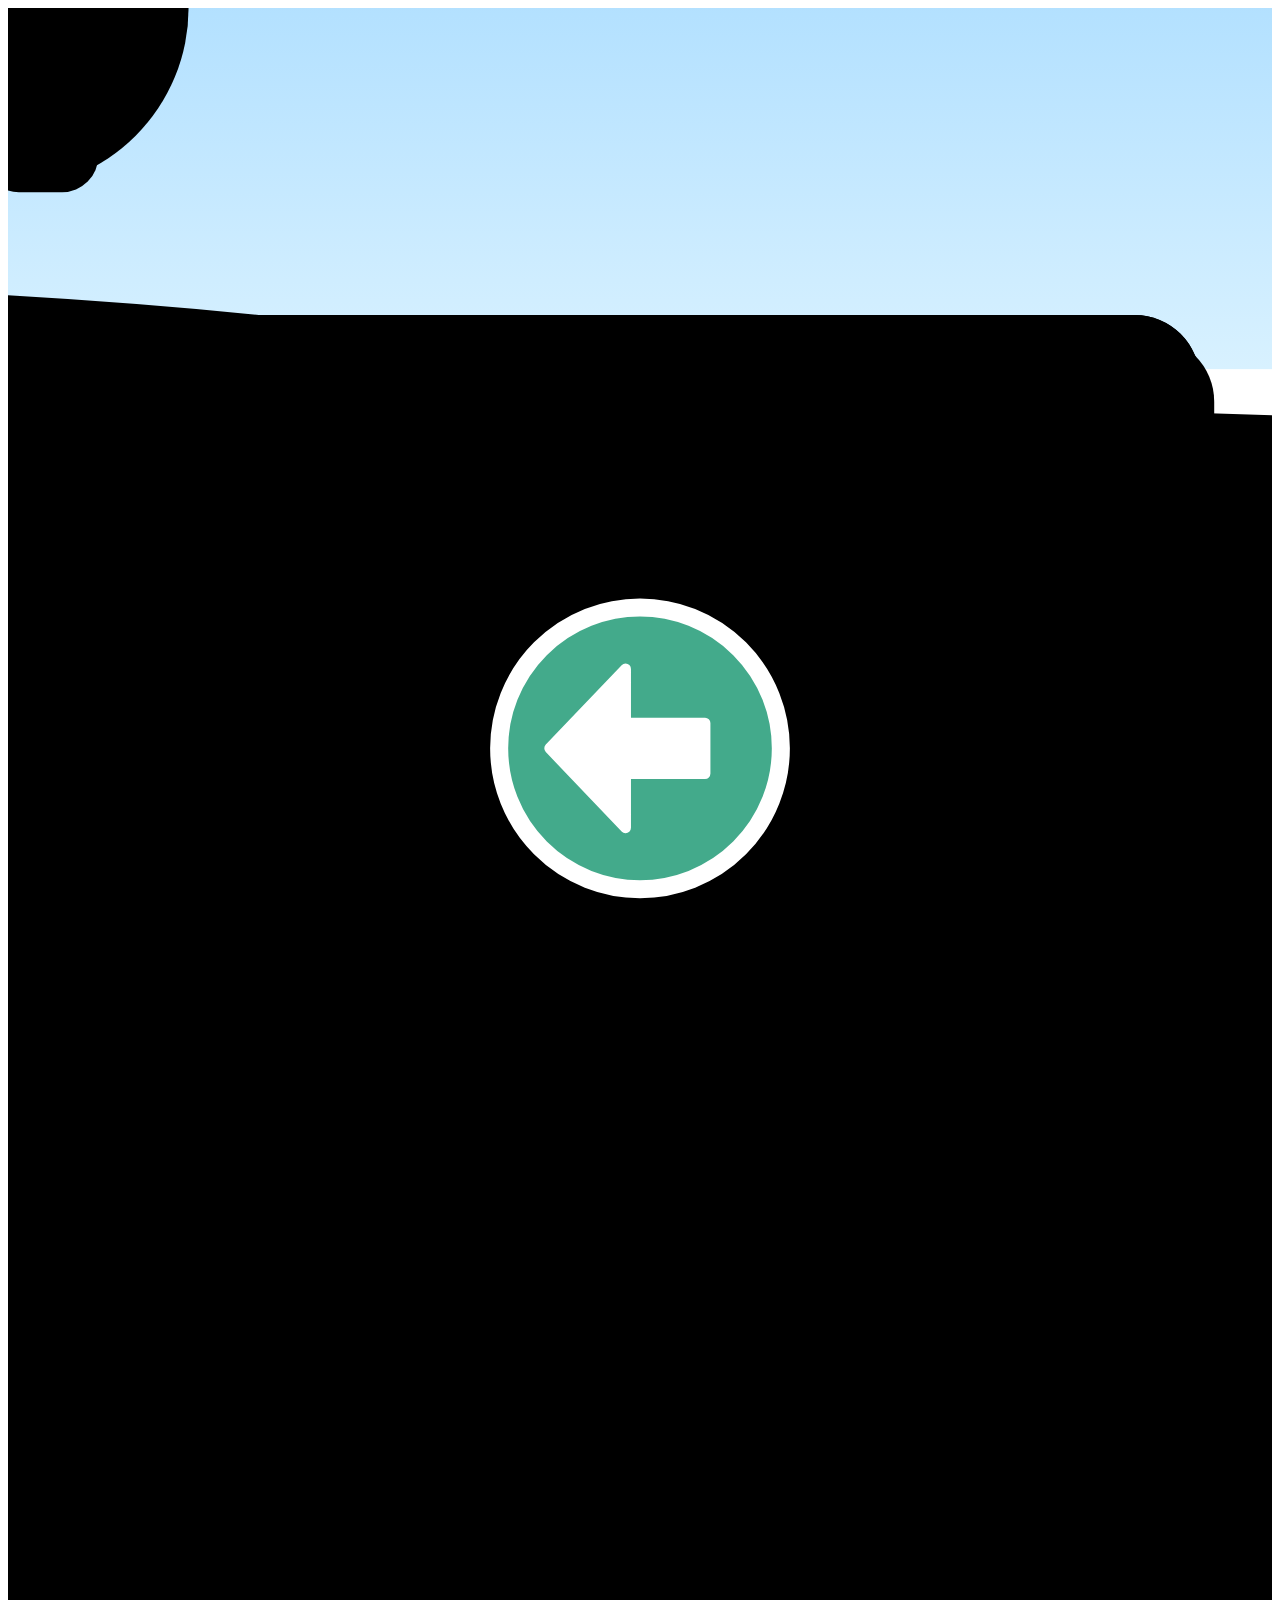
==== commit 3f16f4a3: "tilbuid i skil" ====
--- a/Verkefni 2/index.html
+++ b/Verkefni 2/index.html
@@ -64,7 +64,7 @@
 
   <g id="sol">
     <!-- teiknast upp á 2 sek þegar haldið er á sólinni (byrja upp á nýtt) -->
-    <circle id="tima-hringur" r="100"/>
+    <circle id="tima-hringur" class="fingurhringur" r="100"/>
     <g id="sol-innri">
       <g id="geislar">
         <use href="#geisli"/>
--- a/Verkefni 2/css/style.css
+++ b/Verkefni 2/css/style.css
@@ -1,97 +1,204 @@
-html, body {
-  margin: 0;
-  height: 100%;
-  overflow: hidden;
-  background: #6fbf4c;
-  overscroll-behavior: none;
-}
-
-#leikur {
-  display: block;
-  width: 100vw;
-  height: 100dvh;
-  /* annars skrunar/þysjar vafrinn og sendir pointercancel í miðjum drætti */
-  touch-action: none;
-  user-select: none;
-  -webkit-user-select: none;
-  -webkit-touch-callout: none;
-  -webkit-tap-highlight-color: transparent;
-}
-
-/* bakgrunnur */
-.haed-aftur { fill: #9bd672; }
-.haed-fram { fill: #6fbf4c; }
-#sky-form { fill: #fff; }
-.sol-hringur { fill: #ffd60a; stroke: #ffb703; stroke-width: 5; }
-#geislar { fill: #ffc300; }
-#augu { transform-box: fill-box; transform-origin: center; }
-
-#sol { transform: translate(590px, 90px); }
-#sky { transform: translate(330px, 80px); }
-
-@media (orientation: landscape) {
-  #sol { transform: translate(1140px, 90px); }
-  #sky { transform: translate(800px, 75px); }
-}
-
-/* borð og mót */
-.bord { fill: #c98b4f; }
-.bord-skuggi { fill: #000; opacity: .18; }
-.bord-ljos { fill: url(#glans); stroke: #7a4a20; stroke-opacity: .5; stroke-width: 6; }
-.aedar path { fill: none; stroke: #8a5a2b; stroke-opacity: .2; stroke-width: 4; stroke-linecap: round; }
-
-.gat { fill: url(#gat-litur); }
-.utlina {
-  fill: none;
-  stroke: #f7dcb4;
-  stroke-width: 14;
-  stroke-linejoin: round;
-  stroke-linecap: round;
-}
-
-/* bitar */
-.bit {
-  cursor: grab;
-  filter: drop-shadow(5px 8px 0 rgba(43, 26, 14, .3));
-}
-.bit.lyftur { filter: drop-shadow(14px 24px 4px rgba(43, 26, 14, .3)); }
-.bit.kominn { filter: none; cursor: default; }
-
-.snertiflotur { fill: transparent; }
-
-.hringur, .ferningur, .thrihyrningur, .hjarta {
-  stroke-width: 7;
-  stroke-linejoin: round;
-}
-.hringur { fill: #e63946; stroke: #a4161a; }
-.ferningur { fill: #3a86ff; stroke: #1f5fcc; }
-.thrihyrningur { fill: #ffbe0b; stroke: #c98f00; }
-.hjarta { fill: #ff70a6; stroke: #c94f7f; }
-.glans { fill: url(#glans); }
-
-#ahrif, #byfluga, #or, #hond, #tima-hringur, use { pointer-events: none; }
-#byfluga, #or, #hond { opacity: 0; }
-
-#hond-innri rect, #hond-innri ellipse { fill: #ffd7b5; stroke: #3b2f2f; stroke-width: 4; }
-#draugur { opacity: 0; }
-
-#tima-hringur {
-  fill: none;
-  stroke: #fff;
-  stroke-width: 10;
-  stroke-linecap: round;
-}
-.vaengur { fill: #e0f4ff; stroke: #8ecae6; stroke-width: 3; opacity: .9; }
-
-.fingurhringur {
-  fill: none;
-  stroke: #fff;
-  stroke-width: 12;
-  stroke-linecap: round;
-}
-.slepphringur {
-  fill: none;
-  stroke: #ffe066;
-  stroke-width: 8;
-}
-.stjarna { fill: #ffd60a; stroke: #fff; stroke-width: 2; }
+<!DOCTYPE html>
+<html lang="is">
+<head>
+  <meta charset="UTF-8">
+  <meta name="viewport" content="width=device-width, initial-scale=1, maximum-scale=1, user-scalable=no, viewport-fit=cover">
+  <meta name="apple-mobile-web-app-capable" content="yes">
+  <title>Trépúsl</title>
+  <link rel="icon" href="img/icon.svg" type="image/svg+xml">
+  <link rel="stylesheet" href="css/style.css">
+</head>
+<body>
+
+<!-- viewBox er breytt í main.js eftir því hvort skjárinn er uppréttur eða á hlið -->
+<svg id="leikur" viewBox="0 0 700 1000" preserveAspectRatio="xMidYMid meet">
+
+  <defs>
+    <linearGradient id="himinn" gradientUnits="userSpaceOnUse" x1="0" y1="-300" x2="0" y2="260">
+      <stop offset="0" stop-color="#7cc8ff"/>
+      <stop offset="1" stop-color="#e3f6ff"/>
+    </linearGradient>
+    <linearGradient id="glans" x1="0" y1="0" x2="0" y2="1">
+      <stop offset="0" stop-color="#fff" stop-opacity=".4"/>
+      <stop offset=".5" stop-color="#fff" stop-opacity="0"/>
+      <stop offset="1" stop-color="#000" stop-opacity=".12"/>
+    </linearGradient>
+    <linearGradient id="gat-litur" x1="0" y1="0" x2="0" y2="1">
+      <stop offset="0" stop-color="#3f230f"/>
+      <stop offset="1" stop-color="#7a4e2a"/>
+    </linearGradient>
+
+    <clipPath id="bord-klipp"><rect x="40" y="170" width="620" height="480" rx="36"/></clipPath>
+
+    <!-- formin eru teiknuð í kringum 0,0 svo bitarnir snúist um miðjuna -->
+    <circle id="form-hringur" r="62"/>
+    <rect id="form-ferningur" x="-58" y="-58" width="116" height="116" rx="14"/>
+    <path id="form-thrihyrningur" d="M0 -64 Q6 -64 9 -58 L68 46 Q72 56 60 56 L-60 56 Q-72 56 -68 46 L-9 -58 Q-6 -64 0 -64 Z"/>
+    <path id="form-hjarta" d="M0 58 C-22 43 -66 15 -66 -17 C-66 -43 -44 -58 -22 -56 C-11 -55 -3 -47 0 -39 C3 -47 11 -55 22 -56 C44 -58 66 -43 66 -17 C66 15 22 43 0 58 Z"/>
+
+    <g id="andlit">
+      <circle cx="-19" cy="-6" r="8" fill="#fff"/>
+      <circle cx="19"  cy="-6" r="8" fill="#fff"/>
+      <circle cx="-17" cy="-5" r="4.5" fill="#3b2f2f"/>
+      <circle cx="21"  cy="-5" r="4.5" fill="#3b2f2f"/>
+      <circle cx="-15" cy="-7.5" r="1.6" fill="#fff"/>
+      <circle cx="23"  cy="-7.5" r="1.6" fill="#fff"/>
+      <circle cx="-30" cy="10" r="7" fill="#fff" opacity=".3"/>
+      <circle cx="30"  cy="10" r="7" fill="#fff" opacity=".3"/>
+      <path d="M-14 12 Q0 26 14 12" fill="none" stroke="#3b2f2f" stroke-width="5" stroke-linecap="round"/>
+    </g>
+
+    <path id="geisli" d="M-10 -66 L0 -92 L10 -66 Z"/>
+
+    <polygon id="stjarna" points="0,-20 5.3,-7.3 19,-6.2 8.6,2.8 11.8,16.2 0,9 -11.8,16.2 -8.6,2.8 -19,-6.2 -5.3,-7.3"/>
+  </defs>
+
+  <!-- bakgrunnur, hafður stærri en viewBox svo það séu ekki tómar rendur á hliðunum -->
+  <rect x="-2000" y="-2000" width="5500" height="2200" fill="url(#himinn)"/>
+  <path class="haed-aftur" d="M-1000 230 Q-300 100 300 190 T1500 150 T2500 180 V3000 H-1000 Z"/>
+  <path class="haed-fram" d="M-1000 300 Q-200 220 450 280 T1800 260 T2800 280 V3000 H-1000 Z"/>
+
+  <g id="sky">
+    <path id="sky-form" d="M-58 26 C-84 26 -86 -6 -62 -12 C-62 -40 -30 -48 -14 -32 C-6 -58 34 -58 38 -28 C62 -36 82 -12 66 8 C84 20 70 32 56 26 Z"/>
+  </g>
+
+  <g id="sol">
+    <!-- teiknast upp á 2 sek þegar haldið er á sólinni (byrja upp á nýtt) -->
+    <circle id="tima-hringur" class="fingurhringur" r="100"/>
+    <g id="sol-innri">
+      <g id="geislar">
+        <use href="#geisli"/>
+        <use href="#geisli" transform="rotate(30)"/>
+        <use href="#geisli" transform="rotate(60)"/>
+        <use href="#geisli" transform="rotate(90)"/>
+        <use href="#geisli" transform="rotate(120)"/>
+        <use href="#geisli" transform="rotate(150)"/>
+        <use href="#geisli" transform="rotate(180)"/>
+        <use href="#geisli" transform="rotate(210)"/>
+        <use href="#geisli" transform="rotate(240)"/>
+        <use href="#geisli" transform="rotate(270)"/>
+        <use href="#geisli" transform="rotate(300)"/>
+        <use href="#geisli" transform="rotate(330)"/>
+      </g>
+      <circle class="sol-hringur" r="56"/>
+      <circle cx="-32" cy="12" r="10" fill="#ff8fab" opacity=".6"/>
+      <circle cx="32"  cy="12" r="10" fill="#ff8fab" opacity=".6"/>
+      <g id="augu">
+        <ellipse cx="-18" cy="-10" rx="6.5" ry="9" fill="#3b2f2f"/>
+        <ellipse cx="18"  cy="-10" rx="6.5" ry="9" fill="#3b2f2f"/>
+      </g>
+      <path id="munnur" fill="#3b2f2f" d="M-24 10 Q0 38 24 10 Q0 22 -24 10 Z"/>
+    </g>
+  </g>
+
+  <!-- form fyrir morphTo -->
+  <g visibility="hidden">
+    <path id="bros" d="M-24 10 Q0 38 24 10 Q0 22 -24 10 Z"/>
+    <path id="hissa" d="M-10 20 Q-10 8 0 8 Q10 8 10 20 Q10 34 0 34 Q-10 34 -10 20 Z"/>
+    <path id="storbros" d="M-30 6 Q0 54 30 6 Q0 14 -30 6 Z"/>
+    <path id="sky-venjulegt" d="M-58 26 C-84 26 -86 -6 -62 -12 C-62 -40 -30 -48 -14 -32 C-6 -58 34 -58 38 -28 C62 -36 82 -12 66 8 C84 20 70 32 56 26 Z"/>
+    <path id="sky-hjarta" d="M0 52 C-24 36 -66 10 -66 -18 C-66 -44 -40 -58 -20 -54 C-10 -52 -4 -44 0 -36 C4 -44 10 -52 20 -54 C40 -58 66 -44 66 -18 C66 10 24 36 0 52 Z"/>
+  </g>
+
+  <!-- borðið -->
+  <rect class="bord-skuggi" x="48" y="182" width="620" height="480" rx="36"/>
+  <rect class="bord" x="40" y="170" width="620" height="480" rx="36"/>
+  <g class="aedar" clip-path="url(#bord-klipp)">
+    <path d="M20 195 q78 -10 155 0 t155 0 t155 0 t155 0 t155 0"/>
+    <path d="M20 247 q78 -15 155 0 t155 0 t155 0 t155 0 t155 0"/>
+    <path d="M20 299 q78 -20 155 0 t155 0 t155 0 t155 0 t155 0"/>
+    <path d="M20 351 q78 -10 155 0 t155 0 t155 0 t155 0 t155 0"/>
+    <path d="M20 403 q78 -15 155 0 t155 0 t155 0 t155 0 t155 0"/>
+    <path d="M20 455 q78 -20 155 0 t155 0 t155 0 t155 0 t155 0"/>
+    <path d="M20 507 q78 -10 155 0 t155 0 t155 0 t155 0 t155 0"/>
+    <path d="M20 559 q78 -15 155 0 t155 0 t155 0 t155 0 t155 0"/>
+    <path d="M20 611 q78 -20 155 0 t155 0 t155 0 t155 0 t155 0"/>
+  </g>
+  <rect class="bord-ljos" x="40" y="170" width="620" height="480" rx="36"/>
+
+  <!-- mótin. útlínan er ekki <use> því createDrawable virkar ekki á það -->
+  <g class="mot" id="mot-hringur" data-x="200" data-y="290">
+    <circle class="utlina" r="62"/>
+    <use class="gat" href="#form-hringur"/>
+  </g>
+  <g class="mot" id="mot-ferningur" data-x="500" data-y="290">
+    <rect class="utlina" x="-58" y="-58" width="116" height="116" rx="14"/>
+    <use class="gat" href="#form-ferningur"/>
+  </g>
+  <g class="mot" id="mot-thrihyrningur" data-x="200" data-y="525">
+    <path class="utlina" d="M0 -64 Q6 -64 9 -58 L68 46 Q72 56 60 56 L-60 56 Q-72 56 -68 46 L-9 -58 Q-6 -64 0 -64 Z"/>
+    <use class="gat" href="#form-thrihyrningur"/>
+  </g>
+  <g class="mot" id="mot-hjarta" data-x="500" data-y="525">
+    <path class="utlina" d="M0 58 C-22 43 -66 15 -66 -17 C-66 -43 -44 -58 -22 -56 C-11 -55 -3 -47 0 -39 C3 -47 11 -55 22 -56 C44 -58 66 -43 66 -17 C66 15 22 43 0 58 Z"/>
+    <use class="gat" href="#form-hjarta"/>
+  </g>
+
+  <!-- bitarnir. x/y er staðsetning þegar skjárinn er uppréttur, lx/ly þegar hann er á hlið -->
+  <g id="bitar">
+    <g class="bit snyst" data-mot="mot-hjarta" data-snuningur="270"
+       data-x="200" data-y="770" data-lx="830" data-ly="290">
+      <circle class="snertiflotur" r="82"/>
+      <use class="hjarta" href="#form-hjarta"/>
+      <use class="glans" href="#form-hjarta"/>
+      <use href="#andlit" transform="translate(0 -4) scale(0.85)"/>
+    </g>
+    <g class="bit" data-mot="mot-hringur" data-snuningur="0"
+       data-x="500" data-y="770" data-lx="1080" data-ly="290">
+      <circle class="snertiflotur" r="82"/>
+      <use class="hringur" href="#form-hringur"/>
+      <use class="glans" href="#form-hringur"/>
+      <use href="#andlit"/>
+    </g>
+    <g class="bit snyst" data-mot="mot-thrihyrningur" data-snuningur="180"
+       data-x="200" data-y="925" data-lx="830" data-ly="530">
+      <circle class="snertiflotur" r="82"/>
+      <use class="thrihyrningur" href="#form-thrihyrningur"/>
+      <use class="glans" href="#form-thrihyrningur"/>
+      <use href="#andlit" transform="translate(0 18) scale(0.75)"/>
+    </g>
+    <g class="bit" data-mot="mot-ferningur" data-snuningur="0"
+       data-x="500" data-y="925" data-lx="1080" data-ly="530">
+      <circle class="snertiflotur" r="82"/>
+      <use class="ferningur" href="#form-ferningur"/>
+      <use class="glans" href="#form-ferningur"/>
+      <use href="#andlit"/>
+    </g>
+  </g>
+
+  <g id="ahrif"></g>
+
+  <!-- býflugan flýgur eftir #leid þegar allt er komið -->
+  <path id="leid" fill="none" d="M-80 700 C150 250 480 900 380 430 C330 200 650 230 1300 120"/>
+  <g id="byfluga">
+    <ellipse class="vaengur" cx="-6" cy="-22" rx="15" ry="21"/>
+    <ellipse class="vaengur" cx="10" cy="-20" rx="12" ry="17"/>
+    <ellipse rx="32" ry="23" fill="#ffd60a" stroke="#3b2f2f" stroke-width="4"/>
+    <path d="M-10 -21 Q-16 0 -10 21 M6 -23 Q0 0 6 23" stroke="#3b2f2f" stroke-width="8" fill="none"/>
+    <path d="M-32 0 L-44 -6 L-44 6 Z" fill="#3b2f2f"/>
+    <circle cx="22" cy="-6" r="5" fill="#3b2f2f"/>
+    <path d="M16 8 Q22 14 28 8" stroke="#3b2f2f" stroke-width="3" fill="none"/>
+  </g>
+
+  <!-- höndin sem sýnir hvernig á að spila. fingurgómurinn er í 0,0 -->
+  <g id="hond">
+    <use id="draugur" class="hringur" href="#form-hringur"/>
+    <circle id="hond-hringur" class="fingurhringur" r="50"/>
+    <g id="hond-innri">
+      <rect x="-14" y="40" width="64" height="62" rx="20"/>
+      <ellipse cx="-14" cy="70" rx="12" ry="22" transform="rotate(-25 -14 70)"/>
+      <rect x="-11" y="0" width="22" height="66" rx="11"/>
+    </g>
+  </g>
+
+  <g transform="translate(350 410)">
+    <g id="or">
+      <circle r="78" fill="#43aa8b" stroke="#fff" stroke-width="10"/>
+      <path d="M36 -14 H-8 V-44 L-50 0 L-8 44 V14 H36 Z" fill="#fff" stroke="#fff" stroke-width="6" stroke-linejoin="round"/>
+    </g>
+  </g>
+</svg>
+
+<script type="module" src="js/main.js"></script>
+</body>
+</html>
